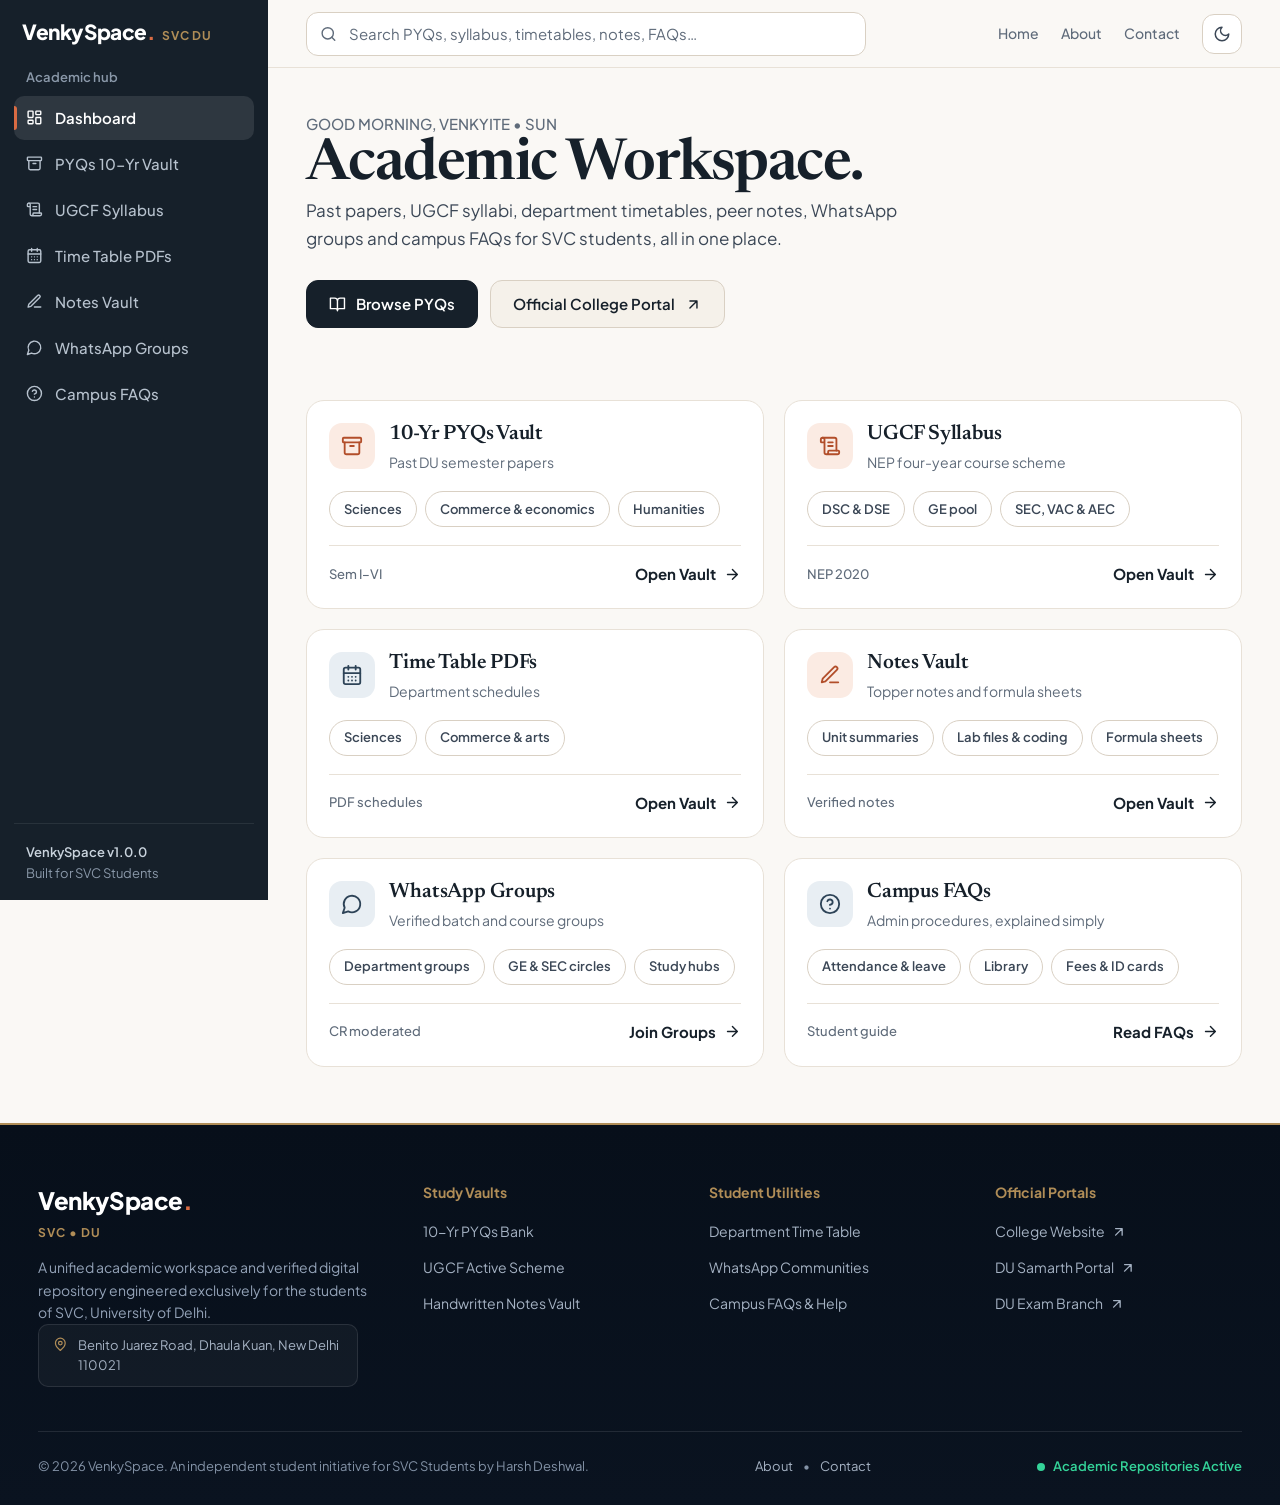
==== index.html @ 41be6b53 "Add files via upload" ====
<!DOCTYPE html>
<html lang="en">
<head>
<meta charset="UTF-8">
<meta name="viewport" content="width=device-width, initial-scale=1.0">
<meta name="description" content="VenkySpace - Academic Workspace & Central Repository for Sri Venkateswara College Students.">
<meta name="theme-color" content="#16202A">
<title>VenkySpace — Your Campus Workspace</title>
<link rel="icon" type="image/x-icon" href="assets/favicon.ico">
<link rel="preconnect" href="https://fonts.googleapis.com">
<link rel="preconnect" href="https://fonts.gstatic.com" crossorigin>
<link href="https://fonts.googleapis.com/css2?family=Newsreader:opsz,wght@6..72,500..700&family=Plus+Jakarta+Sans:wght@400..800&display=swap" rel="stylesheet">
<style>
:root{--bg:#FAF8F5;--sf:#fff;--sf2:#F5F1EA;--ln:#E8E1D7;--ln2:#D9D0C3;--ink:#16202A;--tx:#3B4756;--mu:#5F6B7A;--co:#D96B43;--gold:#B08D57;--gi:#8A6A36;--t1:#FBEBE3;--t1i:#B24E2A;--t2:#E8EEF3;--t2i:#2D4357;--sb:#FBE9E0;--sl:#D96B43;--si:#8A3A1C;--fc:#C65A33;--bb:#16202A;--bi:#fff;--serif:'Newsreader','Iowan Old Style',Georgia,serif;--sans:'Plus Jakarta Sans',system-ui,-apple-system,'Segoe UI',Roboto,sans-serif;color-scheme:light;
--moon:url("data:image/svg+xml,%3Csvg xmlns='http://www.w3.org/2000/svg' viewBox='0 0 24 24' fill='none' stroke='%23000' stroke-width='2' stroke-linecap='round' stroke-linejoin='round'%3E%3Cpath d='M12 3a6 6 0 0 0 9 9 9 9 0 1 1-9-9z'/%3E%3C/svg%3E");
--sun:url("data:image/svg+xml,%3Csvg xmlns='http://www.w3.org/2000/svg' viewBox='0 0 24 24' fill='none' stroke='%23000' stroke-width='2' stroke-linecap='round' stroke-linejoin='round'%3E%3Ccircle cx='12' cy='12' r='4'/%3E%3Cpath d='M12 2v2M12 20v2M4.9 4.9l1.4 1.4M17.7 17.7l1.4 1.4M2 12h2M20 12h2M6.3 17.7l-1.4 1.4M19.1 4.9l-1.4 1.4'/%3E%3C/svg%3E")}
[data-theme=dark]{--bg:#0F151C;--sf:#172029;--sf2:#1E2933;--ln:#26323E;--ln2:#33414F;--ink:#F3EFE8;--tx:#C9D1DA;--mu:#98A5B3;--gi:#C9A36A;--t1:#3A231B;--t1i:#F0A383;--t2:#1F3041;--t2i:#A9C3DA;--sb:rgba(217,107,67,.2);--sl:#E58A66;--si:#F6C3AE;--fc:#E58A66;--bb:#F3EFE8;--bi:#16202A;color-scheme:dark}
*,*::before,*::after{box-sizing:border-box}
html{background:var(--bg);-webkit-text-size-adjust:100%;scroll-behavior:smooth}
.vs-body{margin:0;background:var(--bg);color:var(--tx);font:400 15px/1.6 var(--sans);-webkit-font-smoothing:antialiased}
a{color:inherit;text-decoration:none}
.vs-body h1,.vs-body h2,.vs-body h3,.vs-body p,.vs-body ul{margin:0;padding:0}
.vs-body ul{list-style:none}
.vs-body button{font:inherit;color:inherit}
:focus-visible{outline:2px solid var(--fc);outline-offset:2px}
.vs-ic{width:1.125em;height:1.125em;fill:none;stroke:currentColor;stroke-width:2;stroke-linecap:round;stroke-linejoin:round;flex:none}
 
/* Shell + sidebar */
.vs-shell{display:grid;grid-template-columns:268px minmax(0,1fr);align-items:start}
.vs-sidebar{
  --bw:#fff;
  --bg2:var(--gold);
  position:sticky;
  top:0;
  height:100vh;
  height:100dvh;
  overflow-y:auto;
  overflow-x:hidden;
  display:flex;
  flex-direction:column;
  padding:22px 14px 16px;
  background:#16202A;
  color:#B7C2CE;
  z-index:60;
  /* Sleek custom scrollbar for left vertical bar */
  scrollbar-width:thin;
  scrollbar-color:rgba(255,255,255,.16) transparent;
}
.vs-sidebar::-webkit-scrollbar{width:5px}
.vs-sidebar::-webkit-scrollbar-track{background:transparent}
.vs-sidebar::-webkit-scrollbar-thumb{background:rgba(255,255,255,.16);border-radius:10px}
.vs-sidebar::-webkit-scrollbar-thumb:hover{background:rgba(255,255,255,.3)}

.vs-side-top{display:flex;align-items:center;justify-content:space-between;padding:0 8px 24px}
.vs-brand{display:inline-flex;align-items:baseline;gap:8px;line-height:1}
.vs-brand b{font-weight:800;font-size:1.3rem;letter-spacing:-.02em;color:var(--bw)}
.vs-brand b i{font-style:normal;color:var(--co)}
.vs-brand small{font-size:.75rem;font-weight:700;letter-spacing:.06em;color:var(--bg2)}
.vs-nav-label{padding:0 12px 8px;font-size:.8125rem;font-weight:600;color:#8A98A9}
.vs-nav{display:flex;flex-direction:column;gap:2px}
.vs-nav a{position:relative;display:flex;align-items:center;gap:12px;min-height:44px;padding:0 12px;border-radius:10px;font-weight:500;color:#B7C2CE;transition:background-color .15s,color .15s}
.vs-nav a:hover{background:rgba(255,255,255,.06);color:#fff}
.vs-nav a[aria-current=page]{background:rgba(255,255,255,.1);color:#fff;font-weight:600}
.vs-nav a[aria-current=page]::before{content:"";position:absolute;left:0;top:10px;bottom:10px;width:3px;border-radius:0 3px 3px 0;background:var(--co)}
.vs-nav-more{display:none;margin-top:22px}
.vs-side-foot{margin-top:auto;padding:18px 12px 0;border-top:1px solid rgba(255,255,255,.08);font-size:.8125rem;color:#8A98A9}
.vs-side-foot b{display:block;color:#C9D3DD;font-weight:600}
.vs-side-close{display:none;width:40px;height:40px;align-items:center;justify-content:center;border-radius:10px;border:1px solid rgba(255,255,255,.16);background:transparent;color:#C9D3DD;cursor:pointer}
.vs-backdrop{position:fixed;inset:0;z-index:55;background:rgba(7,15,26,.65);opacity:0;visibility:hidden;transition:opacity .3s,visibility 0s .3s}
.vs-backdrop.on{opacity:1;visibility:visible;transition:opacity .3s}
 
/* Minimal topbar: search + theme + quick links */
.vs-main{min-width:0}
.vs-topbar{--bw:var(--ink);--bg2:var(--gi);position:sticky;top:0;z-index:50;display:flex;align-items:center;gap:20px;min-height:68px;padding:0 clamp(16px,3vw,40px);background:var(--bg);border-bottom:1px solid var(--ln)}
@supports (background:color-mix(in srgb,red,blue)){.vs-topbar{background:color-mix(in srgb,var(--bg) 90%,transparent);-webkit-backdrop-filter:blur(10px);backdrop-filter:blur(10px)}}
.vs-search{position:relative;flex:1;max-width:560px}
.vs-search .vs-ic{position:absolute;left:14px;top:50%;transform:translateY(-50%);color:var(--mu);pointer-events:none}
.vs-search input{width:100%;height:44px;padding:0 14px 0 42px;border-radius:12px;border:1px solid var(--ln2);background:var(--sf);color:var(--ink);font:inherit}
.vs-search input::placeholder{color:var(--mu)}
.vs-actions{margin-left:auto;display:flex;align-items:center;gap:6px}
.vs-quick{display:flex;gap:2px;margin-right:6px}
.vs-quick a{padding:8px 10px;border-radius:8px;font-size:.875rem;font-weight:500;color:var(--mu)}
.vs-quick a:hover{color:var(--ink);background:var(--sf2)}
.vs-icon-btn{width:40px;height:40px;display:inline-flex;align-items:center;justify-content:center;border-radius:12px;border:1px solid var(--ln2);background:var(--sf);color:var(--ink);cursor:pointer}
.vs-icon-btn:hover{background:var(--sf2)}
.vs-hamburger,.vs-search-toggle,.vs-topbar-brand{display:none}
#theme-icon{display:block;width:18px;height:18px;font-size:0;line-height:0;background:currentColor;-webkit-mask:var(--moon) center/contain no-repeat;mask:var(--moon) center/contain no-repeat}
[data-theme=dark] #theme-icon{-webkit-mask-image:var(--sun);mask-image:var(--sun)}
 
/* Hero */
.vs-content{max-width:1180px;margin:0 auto;padding:44px clamp(16px,3vw,40px) 56px}
.vs-hero{padding-bottom:52px}
.vs-greeting{margin-bottom:12px;font-weight:500;color:var(--mu)}
.vs-hero h1{font:600 clamp(2.4rem,5.2vw,3.6rem)/1.04 var(--serif);letter-spacing:-.025em;color:var(--ink)}
.vs-hero-sub{margin-top:16px;max-width:52ch;font-size:1.0625rem;line-height:1.65}
.vs-cta{display:flex;flex-wrap:wrap;gap:12px;margin-top:28px}
.vs-btn{display:inline-flex;align-items:center;justify-content:center;gap:10px;min-height:48px;padding:0 22px;border-radius:12px;border:1px solid transparent;font-weight:600}
.vs-btn.vs-btn-primary{background:#16202A;border-color:#16202A;color:#FFFFFF}
.vs-btn.vs-btn-primary:hover{background:#2A3D52;border-color:#2A3D52;color:#FFFFFF}
[data-theme=dark] .vs-btn.vs-btn-primary{background:#243445;border-color:rgba(255,255,255,.22)}
[data-theme=dark] .vs-btn.vs-btn-primary:hover{background:#31465C}
.vs-btn-ghost{background:var(--sf2);color:var(--ink);border-color:var(--ln2)}
.vs-btn-ghost:hover{background:var(--sf)}
.vs-tile{width:40px;height:40px;flex:none;display:grid;place-items:center;border-radius:12px;background:var(--t1);color:var(--t1i)}
[data-category=schedule] .vs-tile,.vs-tile-2{background:var(--t2);color:var(--t2i)}
 
/* Module cards */
.vs-grid{display:grid;grid-template-columns:repeat(auto-fill,minmax(min(100%,320px),1fr));grid-auto-rows:1fr;gap:20px;margin-top:20px}
.vs-card{position:relative;display:flex;flex-direction:column;gap:18px;padding:22px;background:var(--sf);border:1px solid var(--ln);border-radius:18px;transition:transform .3s cubic-bezier(.2,.8,.2,1),box-shadow .3s ease,border-color .2s}
.vs-card[hidden]{display:none}
.vs-card:focus-within{border-color:var(--ln2);box-shadow:0 10px 24px -14px rgba(22,32,42,.25)}
@media (hover:hover){
.vs-card:hover{transform:translateY(-8px);border-color:var(--ln2);box-shadow:0 24px 44px -18px rgba(22,32,42,.38),0 8px 16px -8px rgba(22,32,42,.14)}
[data-theme=dark] .vs-card:hover{box-shadow:0 24px 44px -16px rgba(0,0,0,.75),0 8px 16px -8px rgba(0,0,0,.4)}
}
.vs-js .vs-card:not(.is-in){opacity:0}
.vs-card.is-in{animation:vsIn .8s cubic-bezier(.16,1,.3,1) backwards;animation-delay:var(--d,0s)}
@keyframes vsIn{from{opacity:0;transform:translate(var(--dx,0px),var(--dy,40px))}to{opacity:1;transform:none}}
.vs-card-head{display:flex;gap:14px;align-items:flex-start}
.vs-card-head .vs-tile{width:46px;height:46px;border-radius:13px}
.vs-card-head .vs-ic{width:22px;height:22px}
.vs-card h3{font:600 1.3rem/1.2 var(--serif);letter-spacing:-.01em;color:var(--ink)}
.vs-card-head p{margin-top:4px;font-size:.875rem;line-height:1.5;color:var(--mu)}
.vs-chips{display:flex;flex-wrap:wrap;gap:8px}
.vs-chip{position:relative;z-index:1;display:inline-flex;align-items:center;min-height:36px;padding:0 14px;border-radius:999px;border:1px solid var(--ln2);background:var(--sf);font-size:.8125rem;font-weight:600;color:var(--tx)}
.vs-chip:hover{background:var(--sf2);border-color:var(--ink)}
.vs-card-foot{margin-top:auto;display:flex;align-items:center;justify-content:space-between;gap:12px;padding-top:16px;border-top:1px solid var(--ln)}
.vs-meta{font-size:.8125rem;font-weight:500;color:var(--mu)}
.vs-open{display:inline-flex;align-items:center;gap:8px;font-weight:700;color:var(--ink)}
.vs-open::after{content:"";position:absolute;inset:0;border-radius:18px}
.vs-open:focus-visible{outline:0}
.vs-open:focus-visible::after{outline:2px solid var(--fc);outline-offset:3px}
.vs-open .vs-ic{transition:transform .2s}
.vs-card:hover .vs-open .vs-ic{transform:translateX(3px)}
.vs-empty{margin-top:20px;padding:40px 20px;text-align:center;background:var(--sf);border:1px dashed var(--ln2);border-radius:18px}
.vs-empty[hidden]{display:none}
.vs-empty .vs-btn{margin-top:14px;min-height:44px}
 
/* Footer */
.vs-footer{padding:56px 0 28px;background:linear-gradient(180deg,#070F1A,#0A1320);border-top:2px solid #B08D57;color:#CBD5E1}
.vs-footer-in{max-width:1320px;margin:0 auto;padding:0 clamp(16px,3vw,40px)}
.vs-footer-cols{display:grid;grid-template-columns:1.4fr 1fr 1fr 1fr;gap:40px;margin-bottom:44px}
.vs-footer-brand{font-weight:800;font-size:1.5rem;letter-spacing:-.02em;color:#fff}
.vs-footer-brand i{font-style:normal;color:var(--co)}
.vs-footer-badge{display:block;margin:4px 0 14px;font-size:.75rem;font-weight:700;letter-spacing:.08em;color:#B08D57}
.vs-footer-bio{max-width:340px;margin-bottom:18px;font-size:.875rem;line-height:1.6;color:#94A3B8}
.vs-address{display:flex;gap:10px;max-width:320px;padding:10px 14px;border:1px solid rgba(255,255,255,.1);border-radius:10px;background:rgba(255,255,255,.04);font-size:.8125rem;color:#A5B2C3}
.vs-address .vs-ic{margin-top:2px;color:#B08D57}
.vs-footer h3{margin-bottom:16px;font-size:.875rem;font-weight:700;color:#B08D57}
.vs-footer li+li{margin-top:12px}
.vs-footer li a{display:inline-flex;align-items:center;gap:6px;font-size:.875rem;color:#A5B2C3;transition:color .2s}
.vs-footer li a:hover{color:#E8825C}
.vs-footer-low{display:flex;flex-wrap:wrap;justify-content:space-between;align-items:center;gap:12px;padding-top:24px;border-top:1px solid rgba(255,255,255,.1);font-size:.8125rem;color:#8392A6}
.vs-footer-links{display:inline-flex;align-items:center;gap:10px;font-size:.8125rem}
.vs-footer-links a{color:#A5B2C3;transition:color .2s}
.vs-footer-links a:hover{color:#E8825C}
.vs-status{display:inline-flex;align-items:center;gap:8px;font-weight:600;color:#34D399}
.vs-status::before{content:"";width:8px;height:8px;border-radius:50%;background:currentColor}
 
/* Tablet + mobile */
@media (max-width:991px){
.vs-shell{display:block}
.vs-sidebar{position:fixed;inset:0 auto 0 0;width:min(300px,86vw);transform:translateX(-102%);visibility:hidden;transition:transform .3s cubic-bezier(.16,1,.3,1),visibility 0s .3s}
.vs-sidebar.is-open{transform:none;visibility:visible;box-shadow:8px 0 32px rgba(0,0,0,.45);transition:transform .3s cubic-bezier(.16,1,.3,1)}
.vs-side-close{display:inline-flex}
.vs-nav-more{display:block}
.vs-topbar{flex-wrap:wrap;gap:8px 10px;padding-top:10px;padding-bottom:10px}
.vs-hamburger,.vs-search-toggle{display:inline-flex;width:44px;height:44px}
.vs-topbar-brand{display:inline-flex;margin-right:auto}
.vs-actions{margin-left:0}
.vs-quick{display:none}
.vs-search{display:none;order:3;flex-basis:100%;max-width:none}
.vs-topbar.is-search .vs-search{display:block}
#theme-toggle{width:44px;height:44px}
.vs-hero{padding-bottom:40px}
.vs-footer-cols{grid-template-columns:repeat(2,minmax(0,1fr))}
}
@media (max-width:640px){
.vs-content{padding-top:28px}
.vs-cta .vs-btn{flex:1 1 100%}
.vs-footer-cols{grid-template-columns:1fr;gap:32px}
.vs-footer-low{flex-direction:column;align-items:flex-start}
}
@media (prefers-reduced-motion:reduce){html{scroll-behavior:auto}*,*::before,*::after{transition:none!important;animation:none!important}}
</style>
<script>if(!matchMedia('(prefers-reduced-motion:reduce)').matches&&'IntersectionObserver' in window)document.documentElement.classList.add('vs-js')</script>
<script type="text/javascript">
    (function(c,l,a,r,i,t,y){
        c[a]=c[a]||function(){(c[a].q=c[a].q||[]).push(arguments)};
        t=l.createElement(r);t.async=1;t.src="https://www.clarity.ms/tag/"+i;
        y=l.getElementsByTagName(r)[0];y.parentNode.insertBefore(t,y);
    })(window, document, "clarity", "script", "zaesi27ysh");
</script>
</head>
<body class="vs-body">
 
<svg width="0" height="0" style="position:absolute" focusable="false" aria-hidden="true"><defs>
<symbol id="i-search" viewBox="0 0 24 24"><circle cx="11" cy="11" r="8"/><path d="m21 21-4.3-4.3"/></symbol>
<symbol id="i-menu" viewBox="0 0 24 24"><path d="M4 6h16M4 12h16M4 18h16"/></symbol>
<symbol id="i-x" viewBox="0 0 24 24"><path d="M18 6 6 18M6 6l12 12"/></symbol>
<symbol id="i-arrow" viewBox="0 0 24 24"><path d="M5 12h14m-7-7 7 7-7 7"/></symbol>
<symbol id="i-up-right" viewBox="0 0 24 24"><path d="M7 7h10v10M7 17 17 7"/></symbol>
<symbol id="i-book" viewBox="0 0 24 24"><path d="M2 3h6a4 4 0 0 1 4 4v14a3 3 0 0 0-3-3H2zM22 3h-6a4 4 0 0 0-4 4v14a3 3 0 0 1 3-3h7z"/></symbol>
<symbol id="i-vault" viewBox="0 0 24 24"><rect width="20" height="5" x="2" y="3" rx="1"/><path d="M4 8v11a2 2 0 0 0 2 2h12a2 2 0 0 0 2-2V8M10 12h4"/></symbol>
<symbol id="i-scroll" viewBox="0 0 24 24"><path d="M15 12h-5M15 8h-5M19 17V5a2 2 0 0 0-2-2H4"/><path d="M8 21h12a2 2 0 0 0 2-2v-1a1 1 0 0 0-1-1H11a1 1 0 0 0-1 1v1a2 2 0 1 1-4 0V5a2 2 0 1 0-4 0v2a1 1 0 0 0 1 1h3"/></symbol>
<symbol id="i-cal" viewBox="0 0 24 24"><path d="M8 2v4M16 2v4M3 10h18M8 14h.01M12 14h.01M16 14h.01M8 18h.01M12 18h.01M16 18h.01"/><rect width="18" height="18" x="3" y="4" rx="2"/></symbol>
<symbol id="i-pen" viewBox="0 0 24 24"><path d="M12 20h9M16.5 3.5a2.1 2.1 0 0 1 3 3L7 19l-4 1 1-4z"/></symbol>
<symbol id="i-chat" viewBox="0 0 24 24"><path d="M7.9 20A9 9 0 1 0 4 16.1L2 22z"/></symbol>
<symbol id="i-help" viewBox="0 0 24 24"><circle cx="12" cy="12" r="10"/><path d="M9.1 9a3 3 0 0 1 5.8 1c0 2-3 3-3 3M12 17h.01"/></symbol>
<symbol id="i-dash" viewBox="0 0 24 24"><rect width="7" height="9" x="3" y="3" rx="1"/><rect width="7" height="5" x="14" y="3" rx="1"/><rect width="7" height="9" x="14" y="12" rx="1"/><rect width="7" height="5" x="3" y="16" rx="1"/></symbol>
<symbol id="i-info" viewBox="0 0 24 24"><circle cx="12" cy="12" r="10"/><path d="M12 16v-4M12 8h.01"/></symbol>
<symbol id="i-mail" viewBox="0 0 24 24"><rect width="20" height="16" x="2" y="4" rx="2"/><path d="m22 7-8.97 5.7a1.94 1.94 0 0 1-2.06 0L2 7"/></symbol>
<symbol id="i-pin" viewBox="0 0 24 24"><path d="M20 10c0 6-8 12-8 12S4 16 4 10a8 8 0 0 1 16 0z"/><circle cx="12" cy="10" r="3"/></symbol>
<symbol id="i-down" viewBox="0 0 24 24"><path d="m6 9 6 6 6-6"/></symbol>
<symbol id="i-reset" viewBox="0 0 24 24"><path d="M3 12a9 9 0 1 0 9-9 9.75 9.75 0 0 0-6.74 2.74L3 8M3 3v5h5"/></symbol>
</defs></svg>
 
<div class="vs-backdrop" id="sidebar-backdrop" aria-hidden="true"></div>
 
<div class="vs-shell">
 
  <!-- SIDEBAR: owns primary navigation (drawer on mobile) -->
  <aside class="vs-sidebar" id="workspace-sidebar" aria-label="Academic Hub Sidebar">
    <div class="vs-side-top">
      <a href="index.html" class="vs-brand" aria-label="VenkySpace Home"><b>VenkySpace<i>.</i></b><small>SVC DU</small></a>
      <button class="vs-side-close" id="sidebar-close-btn" type="button" aria-label="Close navigation menu"><svg class="vs-ic"><use href="#i-x"/></svg></button>
    </div>
    <div class="vs-nav-label">Academic hub</div>
    <nav class="vs-nav" aria-label="Academic hub">
      <a href="index.html" aria-current="page"><svg class="vs-ic"><use href="#i-dash"/></svg>Dashboard</a>
      <a href="academic-resources/pyqs.html"><svg class="vs-ic"><use href="#i-vault"/></svg>PYQs 10-Yr Vault</a>
      <a href="academic-resources/syllabus.html"><svg class="vs-ic"><use href="#i-scroll"/></svg>UGCF Syllabus</a>
      <a href="academic-resources/timetable.html"><svg class="vs-ic"><use href="#i-cal"/></svg>Time Table PDFs</a>
      <a href="academic-resources/notes.html"><svg class="vs-ic"><use href="#i-pen"/></svg>Notes Vault</a>
      <a href="academic-resources/officialwagroups.html"><svg class="vs-ic"><use href="#i-chat"/></svg>WhatsApp Groups</a>
      <a href="academic-resources/campusfaq.html"><svg class="vs-ic"><use href="#i-help"/></svg>Campus FAQs</a>
    </nav>
    <div class="vs-nav-more">
      <div class="vs-nav-label">More</div>
      <nav class="vs-nav" aria-label="More">
        <a href="academic-resources/about.html"><svg class="vs-ic"><use href="#i-info"/></svg>About</a>
        <a href="academic-resources/contact.html"><svg class="vs-ic"><use href="#i-mail"/></svg>Contact</a>
      </nav>
    </div>
    <div class="vs-side-foot"><b>VenkySpace v1.0.0</b>Built for SVC Students</div>
  </aside>
 
  <div class="vs-main">
 
    <!-- TOPBAR: minimal -->
    <header class="vs-topbar" id="vs-topbar">
      <button class="vs-icon-btn vs-hamburger" id="mobile-hamburger" type="button" aria-label="Open navigation menu" aria-expanded="false" aria-controls="workspace-sidebar"><svg class="vs-ic"><use href="#i-menu"/></svg></button>
      <a href="index.html" class="vs-brand vs-topbar-brand" aria-label="VenkySpace Home"><b>VenkySpace<i>.</i></b><small>SVC DU</small></a>
      <div class="vs-search" role="search">
        <svg class="vs-ic"><use href="#i-search"/></svg>
        <input type="search" id="global-campus-search" placeholder="Search PYQs, syllabus, timetables, notes, FAQs…" aria-label="Search all modules" autocomplete="off">
      </div>
      <div class="vs-actions">
        <nav class="vs-quick" aria-label="Quick links">
          <a href="index.html">Home</a>
          <a href="academic-resources/about.html">About</a>
          <a href="academic-resources/contact.html">Contact</a>
        </nav>
        <button class="vs-icon-btn vs-search-toggle" id="search-toggle" type="button" aria-label="Toggle search" aria-expanded="false"><svg class="vs-ic"><use href="#i-search"/></svg></button>
        <button class="vs-icon-btn theme-toggle-btn" id="theme-toggle" type="button" aria-label="Toggle Theme" title="Switch Theme"><span id="theme-icon">🌙</span></button>
      </div>
    </header>
 
    <main class="vs-content">
 
      <!-- HERO -->
      <section class="vs-hero">
        <div>
          <p class="vs-greeting" id="dynamic-greeting">Welcome back, Venkyite</p>
          <h1>Academic Workspace.</h1>
          <p class="vs-hero-sub">Past papers, UGCF syllabi, department timetables, peer notes, WhatsApp groups and campus FAQs for SVC students, all in one place.</p>
          <div class="vs-cta">
            <a href="academic-resources/pyqs.html" class="vs-btn vs-btn-primary"><svg class="vs-ic"><use href="#i-book"/></svg>Browse PYQs</a>
            <a href="https://www.svc.ac.in" target="_blank" rel="noopener noreferrer" class="vs-btn vs-btn-ghost">Official College Portal<svg class="vs-ic"><use href="#i-up-right"/></svg></a>
          </div>
        </div>
      </section>
 
      <!-- CORE ACADEMIC UTILITIES -->
      <section aria-label="Academic modules">
        <div class="vs-grid">
 
          <article class="vs-card" data-category="studies" data-keywords="pyq previous year question papers physics chemistry maths mathematics stats statistics electronics biological sciences b.com commerce economics history political science pol science english sociology hindi semester exams">
            <div class="vs-card-head"><span class="vs-tile"><svg class="vs-ic"><use href="#i-vault"/></svg></span><div><h3>10-Yr PYQs Vault</h3><p>Past DU semester papers</p></div></div>
            <ul class="vs-chips" aria-label="Browse PYQs by area">
              <li><a class="vs-chip" href="academic-resources/pyqs.html?cat=sciences">Sciences</a></li>
              <li><a class="vs-chip" href="academic-resources/pyqs.html?cat=commerce-economics">Commerce &amp; economics</a></li>
              <li><a class="vs-chip" href="academic-resources/pyqs.html?cat=humanities">Humanities</a></li>
            </ul>
            <div class="vs-card-foot"><span class="vs-meta">Sem I–VI</span><a class="vs-open" href="academic-resources/pyqs.html" aria-label="Open 10-Yr PYQs Vault">Open Vault<svg class="vs-ic"><use href="#i-arrow"/></svg></a></div>
          </article>
 
          <article class="vs-card" data-category="studies" data-keywords="ugcf nep 2020 syllabus dsc dse major minor credits learning units ge generic elective interdisciplinary sec vac aec skill value added digital marketing environmental science ethics indian languages">
            <div class="vs-card-head"><span class="vs-tile"><svg class="vs-ic"><use href="#i-scroll"/></svg></span><div><h3>UGCF Syllabus</h3><p>NEP four-year course scheme</p></div></div>
            <ul class="vs-chips" aria-label="Browse syllabus by category">
              <li><a class="vs-chip" href="academic-resources/syllabus.html?cat=dsc-dse">DSC &amp; DSE</a></li>
              <li><a class="vs-chip" href="academic-resources/syllabus.html?cat=ge-pool">GE pool</a></li>
              <li><a class="vs-chip" href="academic-resources/syllabus.html?cat=sec-vac-aec">SEC, VAC &amp; AEC</a></li>
            </ul>
            <div class="vs-card-foot"><span class="vs-meta">NEP 2020</span><a class="vs-open" href="academic-resources/syllabus.html" aria-label="Open UGCF Syllabus Vault">Open Vault<svg class="vs-ic"><use href="#i-arrow"/></svg></a></div>
          </article>
 
          <article class="vs-card" data-category="schedule" data-keywords="time table timetable schedule pdf physics chemistry maths electronics life sciences b.com economics history political science humanities">
            <div class="vs-card-head"><span class="vs-tile"><svg class="vs-ic"><use href="#i-cal"/></svg></span><div><h3>Time Table PDFs</h3><p>Department schedules</p></div></div>
            <ul class="vs-chips" aria-label="Browse timetables by area">
              <li><a class="vs-chip" href="academic-resources/timetable.html?cat=sciences">Sciences</a></li>
              <li><a class="vs-chip" href="academic-resources/timetable.html?cat=commerce-arts">Commerce &amp; arts</a></li>
            </ul>
            <div class="vs-card-foot"><span class="vs-meta">PDF schedules</span><a class="vs-open" href="academic-resources/timetable.html" aria-label="Open Time Table PDFs Vault">Open Vault<svg class="vs-ic"><use href="#i-arrow"/></svg></a></div>
          </article>
 
          <article class="vs-card" data-category="studies" data-keywords="notes topper handwritten summaries formula sheets unit-wise revision lab files practical coding python statistical reference guides theorem quick prep">
            <div class="vs-card-head"><span class="vs-tile"><svg class="vs-ic"><use href="#i-pen"/></svg></span><div><h3>Notes Vault</h3><p>Topper notes and formula sheets</p></div></div>
            <ul class="vs-chips" aria-label="Browse notes by type">
              <li><a class="vs-chip" href="academic-resources/notes.html?cat=unit-summaries">Unit summaries</a></li>
              <li><a class="vs-chip" href="academic-resources/notes.html?cat=lab-files">Lab files &amp; coding</a></li>
              <li><a class="vs-chip" href="academic-resources/notes.html?cat=formula-sheets">Formula sheets</a></li>
            </ul>
            <div class="vs-card-foot"><span class="vs-meta">Verified notes</span><a class="vs-open" href="academic-resources/notes.html" aria-label="Open Notes Vault">Open Vault<svg class="vs-ic"><use href="#i-arrow"/></svg></a></div>
          </article>
 
          <article class="vs-card" data-category="schedule" data-keywords="whatsapp groups communities batch course class representatives cr department ge sec cross-course study hubs peer discussion">
            <div class="vs-card-head"><span class="vs-tile"><svg class="vs-ic"><use href="#i-chat"/></svg></span><div><h3>WhatsApp Groups</h3><p>Verified batch and course groups</p></div></div>
            <ul class="vs-chips" aria-label="Browse groups by type">
              <li><a class="vs-chip" href="academic-resources/officialwagroups.html?cat=department-groups">Department groups</a></li>
              <li><a class="vs-chip" href="academic-resources/officialwagroups.html?cat=ge-sec-circles">GE &amp; SEC circles</a></li>
              <li><a class="vs-chip" href="academic-resources/officialwagroups.html?cat=study-hubs">Study hubs</a></li>
            </ul>
            <div class="vs-card-foot"><span class="vs-meta">CR moderated</span><a class="vs-open" href="academic-resources/officialwagroups.html" aria-label="Join verified WhatsApp Groups">Join Groups<svg class="vs-ic"><use href="#i-arrow"/></svg></a></div>
          </article>
 
          <article class="vs-card" data-category="schedule" data-keywords="faq help campus attendance medical leave 67% eca library card catalogue e-resource fee receipts bonafide id cards admin office dealing assistant">
            <div class="vs-card-head"><span class="vs-tile"><svg class="vs-ic"><use href="#i-help"/></svg></span><div><h3>Campus FAQs</h3><p>Admin procedures, explained simply</p></div></div>
            <ul class="vs-chips" aria-label="Browse FAQs by topic">
              <li><a class="vs-chip" href="academic-resources/campusfaq.html?cat=attendance">Attendance &amp; leave</a></li>
              <li><a class="vs-chip" href="academic-resources/campusfaq.html?cat=library">Library</a></li>
              <li><a class="vs-chip" href="academic-resources/campusfaq.html?cat=fees-id">Fees &amp; ID cards</a></li>
            </ul>
            <div class="vs-card-foot"><span class="vs-meta">Student guide</span><a class="vs-open" href="academic-resources/campusfaq.html" aria-label="Read Campus FAQs">Read FAQs<svg class="vs-ic"><use href="#i-arrow"/></svg></a></div>
          </article>
 
        </div>
 
        <div class="vs-empty" id="empty-state" hidden>
          <p>No modules match your search.</p>
          <button class="vs-btn vs-btn-ghost" id="clear-view" type="button">Clear search</button>
        </div>
      </section>
 
    </main>
  </div>
</div>
 
<footer class="vs-footer">
  <div class="vs-footer-in">
    <div class="vs-footer-cols">
      <div>
        <p class="vs-footer-brand">VenkySpace<i>.</i></p>
        <span class="vs-footer-badge">SVC • DU</span>
        <p class="vs-footer-bio">A unified academic workspace and verified digital repository engineered exclusively for the students of SVC, University of Delhi.</p>
        <div class="vs-address"><svg class="vs-ic"><use href="#i-pin"/></svg><span>Benito Juarez Road, Dhaula Kuan, New Delhi 110021</span></div>
      </div>
      <div>
        <h3>Study Vaults</h3>
        <ul>
          <li><a href="academic-resources/pyqs.html">10-Yr PYQs Bank</a></li>
          <li><a href="academic-resources/syllabus.html">UGCF Active Scheme</a></li>
          <li><a href="academic-resources/notes.html">Handwritten Notes Vault</a></li>
        </ul>
      </div>
      <div>
        <h3>Student Utilities</h3>
        <ul>
          <li><a href="academic-resources/timetable.html">Department Time Table</a></li>
          <li><a href="academic-resources/officialwagroups.html">WhatsApp Communities</a></li>
          <li><a href="academic-resources/campusfaq.html">Campus FAQs &amp; Help</a></li>
        </ul>
      </div>
      <div>
        <h3>Official Portals</h3>
        <ul>
          <li><a href="https://www.svc.ac.in" target="_blank" rel="noopener noreferrer">College Website<svg class="vs-ic"><use href="#i-up-right"/></svg></a></li>
          <li><a href="https://slc.uod.ac.in" target="_blank" rel="noopener noreferrer">DU Samarth Portal<svg class="vs-ic"><use href="#i-up-right"/></svg></a></li>
          <li><a href="https://exam.du.ac.in" target="_blank" rel="noopener noreferrer">DU Exam Branch<svg class="vs-ic"><use href="#i-up-right"/></svg></a></li>
        </ul>
      </div>
    </div>
    <div class="vs-footer-low">
      <p>&copy; 2026 VenkySpace. An independent student initiative for SVC Students by Harsh Deshwal.</p>
      <div class="vs-footer-links">
        <a href="academic-resources/about.html">About</a>
        <span>•</span>
        <a href="academic-resources/contact.html">Contact</a>
      </div>
      <span class="vs-status">Academic Repositories Active</span>
    </div>
  </div>
</footer>
 
<script src="common.js"></script>
<script>
(function () {
  'use strict';
  var $ = function (s, r) { return (r || document).querySelector(s); };
  var $$ = function (s, r) { return [].slice.call((r || document).querySelectorAll(s)); };
 
  $$('svg.vs-ic').forEach(function (s) { s.setAttribute('aria-hidden', 'true'); });
 
  var greet = $('#dynamic-greeting');
  if (greet) {
    var hr = new Date().getHours();
    greet.textContent = 'Good ' + (hr < 12 ? 'morning' : hr < 17 ? 'afternoon' : 'evening') + ', Venkyite';
  }
 
  /* ---------- Mobile drawer ---------- */
  var sb = $('#workspace-sidebar'), bd = $('#sidebar-backdrop'), burger = $('#mobile-hamburger'),
      closeBtn = $('#sidebar-close-btn'), tb = $('#vs-topbar'), mq = window.matchMedia('(max-width:991px)');
 
  function openDrawer() {
    sb.classList.add('is-open'); bd.classList.add('on');
    burger.setAttribute('aria-expanded', 'true');
    document.body.style.overflow = 'hidden';
    closeBtn.focus();
  }
  function closeDrawer(refocus) {
    sb.classList.remove('is-open'); bd.classList.remove('on');
    burger.setAttribute('aria-expanded', 'false');
    document.body.style.overflow = '';
    if (refocus) burger.focus();
  }
  burger.addEventListener('click', openDrawer);
  closeBtn.addEventListener('click', function () { closeDrawer(true); });
  bd.addEventListener('click', function () { closeDrawer(true); });
  $$('a', sb).forEach(function (a) {
    a.addEventListener('click', function () { if (mq.matches) closeDrawer(false); });
  });
  document.addEventListener('keydown', function (e) {
    if (!sb.classList.contains('is-open')) return;
    if (e.key === 'Escape') { closeDrawer(true); return; }
    if (e.key !== 'Tab') return;
    var f = $$('a[href],button', sb).filter(function (x) { return x.getClientRects().length; });
    var first = f[0], last = f[f.length - 1];
    if (e.shiftKey && document.activeElement === first) { e.preventDefault(); last.focus(); }
    else if (!e.shiftKey && document.activeElement === last) { e.preventDefault(); first.focus(); }
  });
  var onMq = function () { if (!mq.matches) { closeDrawer(false); tb.classList.remove('is-search'); } };
  if (mq.addEventListener) mq.addEventListener('change', onMq); else mq.addListener(onMq);
 
  /* ---------- Search ---------- */
  var inp = $('#global-campus-search'), toggle = $('#search-toggle'), cards = $$('.vs-card'), empty = $('#empty-state');
 
  function view() {
    var q = inp.value.trim().toLowerCase(), n = 0;
    cards.forEach(function (c) {
      var ok = !q || (c.textContent + ' ' + c.getAttribute('data-keywords')).toLowerCase().indexOf(q) > -1;
      c.hidden = !ok;
      if (ok) n++;
    });
    empty.hidden = n > 0;
  }
  inp.addEventListener('input', view);
  $('#clear-view').addEventListener('click', function () { inp.value = ''; view(); inp.focus(); });
  toggle.addEventListener('click', function () {
    var open = tb.classList.toggle('is-search');
    toggle.setAttribute('aria-expanded', open);
    if (open) inp.focus();
    else if (inp.value) { inp.value = ''; view(); }
  });
  view();
 
  /* ---------- Cards slide toward the centre as they scroll into view ---------- */
  if (document.documentElement.classList.contains('vs-js')) {
    var grid = $('.vs-grid');
    var io = new IntersectionObserver(function (entries) {
      var k = 0;
      entries.forEach(function (en) {
        if (!en.isIntersecting) return;
        var c = en.target, r = c.getBoundingClientRect(), g = grid.getBoundingClientRect();
        var off = r.left + r.width / 2 - (g.left + g.width / 2);
        c.style.setProperty('--dx', off < -20 ? '-64px' : off > 20 ? '64px' : '0px');
        c.style.setProperty('--dy', Math.abs(off) <= 20 ? '48px' : '20px');
        c.style.setProperty('--d', (k++ * 0.09) + 's');
        c.classList.add('is-in');
        io.unobserve(c);
      });
    }, { threshold: 0.15, rootMargin: '0px 0px -8% 0px' });
    cards.forEach(function (c) { io.observe(c); });
  }
})();
</script>
</body>
</html>
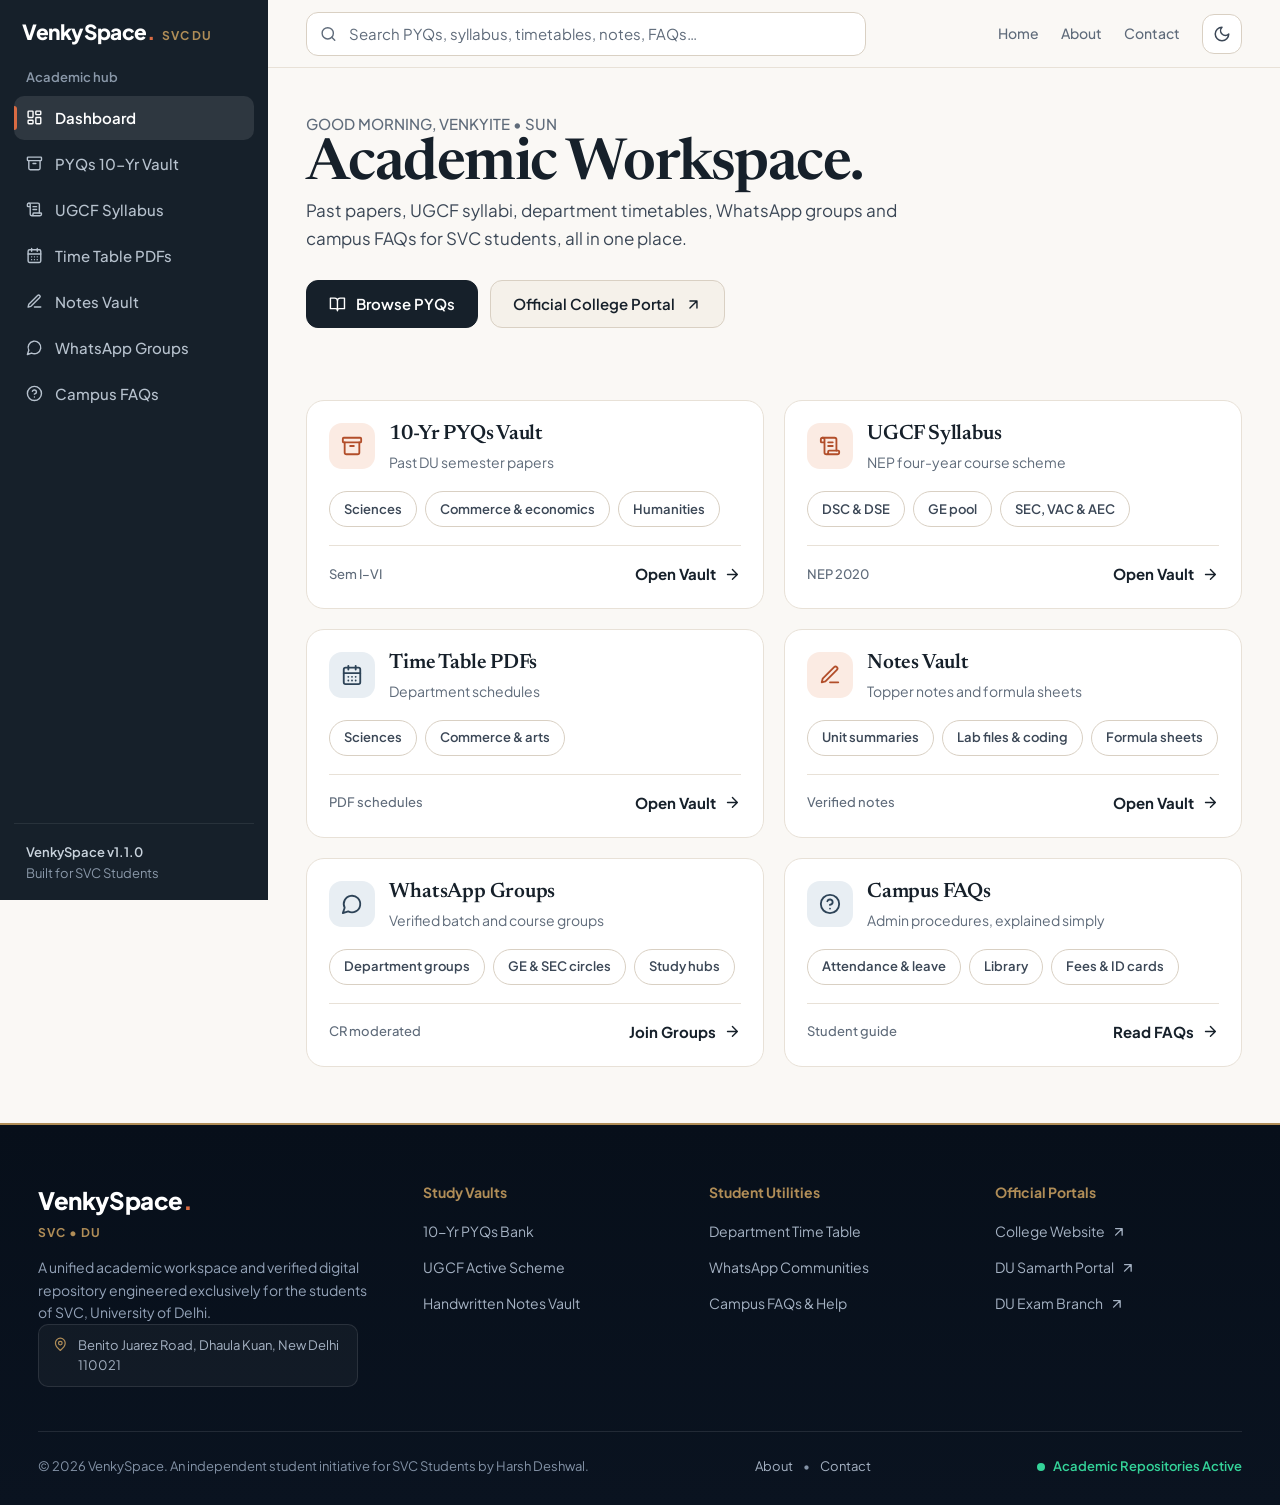
==== commit 3cb350f9: "Add files via upload" ====
--- a/index.html
+++ b/index.html
@@ -242,7 +242,7 @@
         <a href="academic-resources/contact.html"><svg class="vs-ic"><use href="#i-mail"/></svg>Contact</a>
       </nav>
     </div>
-    <div class="vs-side-foot"><b>VenkySpace v1.0.0</b>Built for SVC Students</div>
+    <div class="vs-side-foot"><b>VenkySpace v1.1.0</b>Built for SVC Students</div>
   </aside>
  
   <div class="vs-main">
@@ -273,7 +273,7 @@
         <div>
           <p class="vs-greeting" id="dynamic-greeting">Welcome back, Venkyite</p>
           <h1>Academic Workspace.</h1>
-          <p class="vs-hero-sub">Past papers, UGCF syllabi, department timetables, peer notes, WhatsApp groups and campus FAQs for SVC students, all in one place.</p>
+          <p class="vs-hero-sub">Past papers, UGCF syllabi, department timetables, WhatsApp groups and campus FAQs for SVC students, all in one place.</p>
           <div class="vs-cta">
             <a href="academic-resources/pyqs.html" class="vs-btn vs-btn-primary"><svg class="vs-ic"><use href="#i-book"/></svg>Browse PYQs</a>
             <a href="https://www.svc.ac.in" target="_blank" rel="noopener noreferrer" class="vs-btn vs-btn-ghost">Official College Portal<svg class="vs-ic"><use href="#i-up-right"/></svg></a>
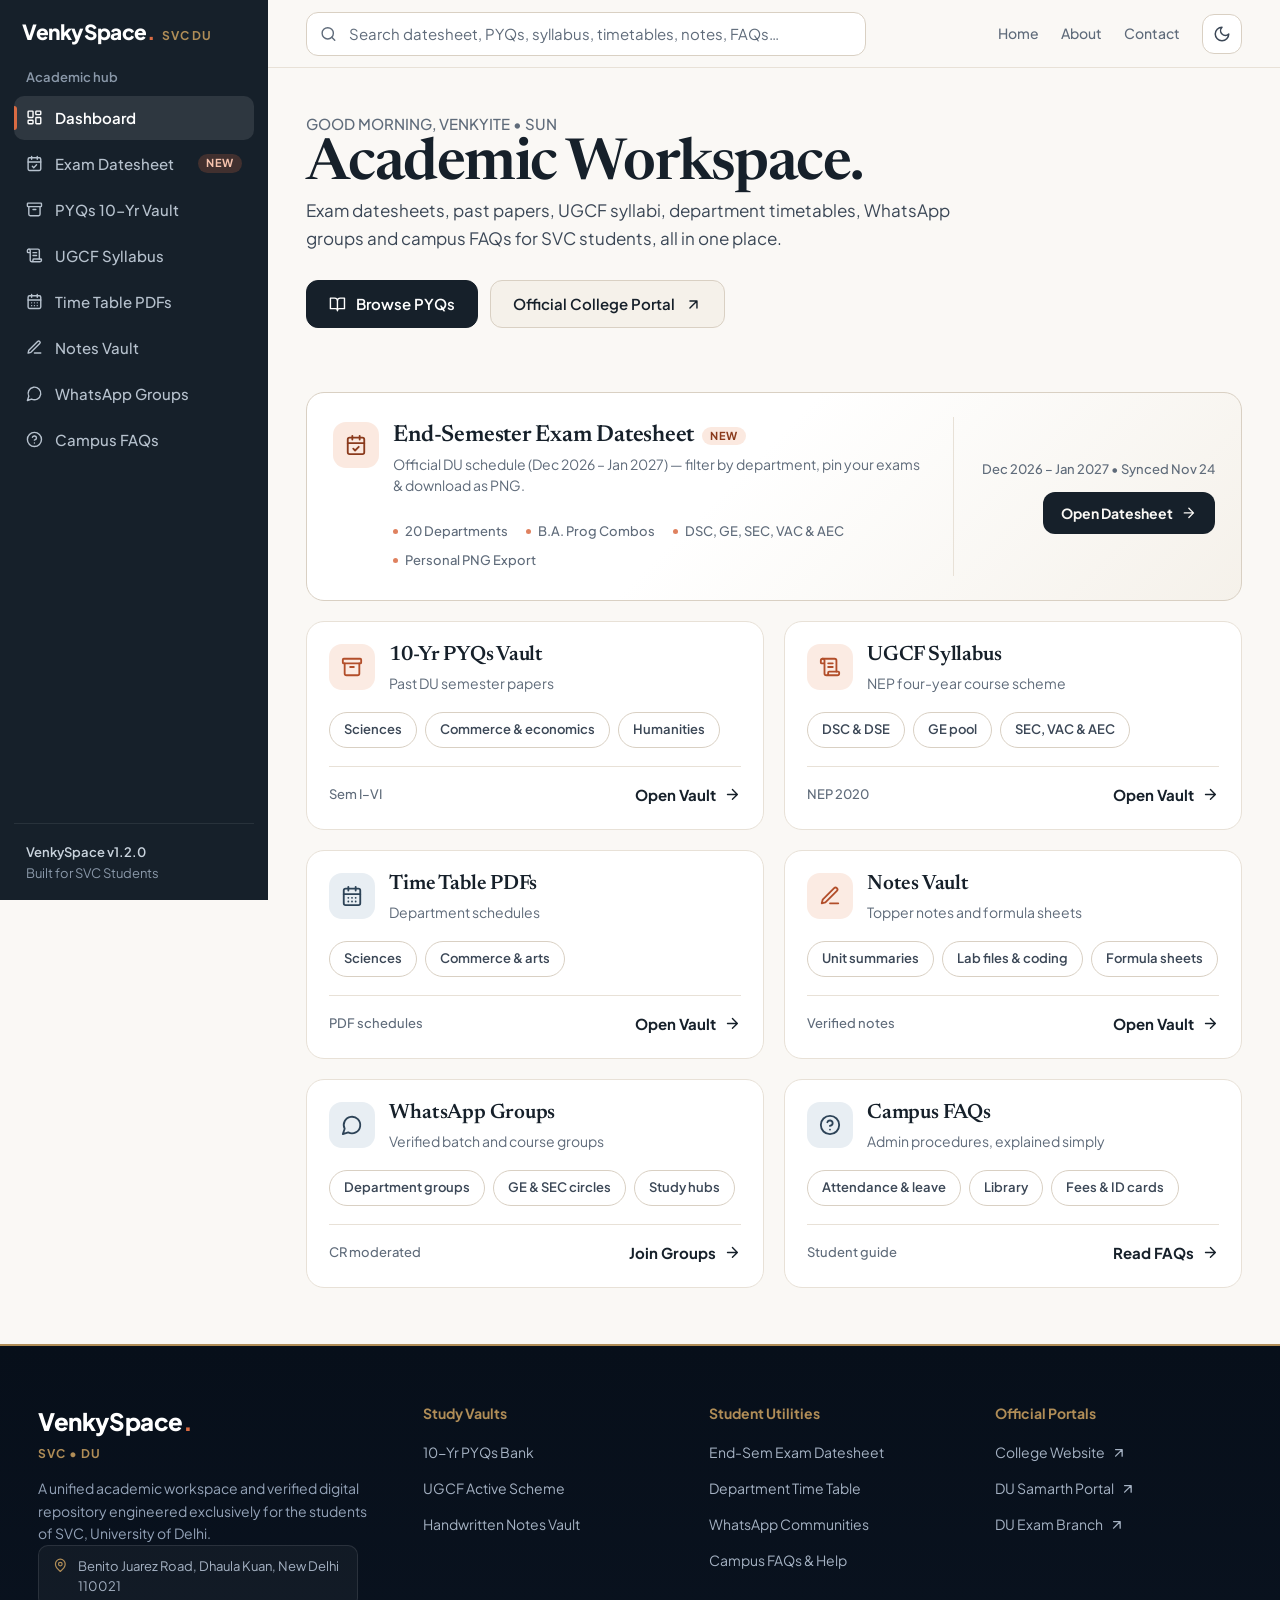
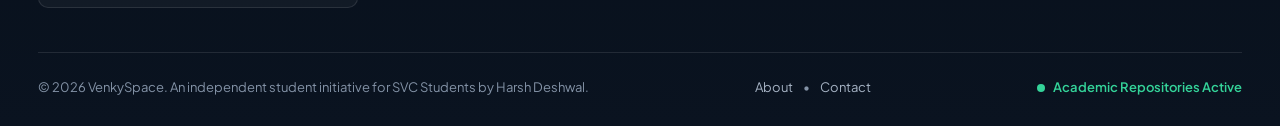
==== commit f7eab62a: "Add files via upload" ====
--- a/index.html
+++ b/index.html
@@ -42,7 +42,6 @@
   background:#16202A;
   color:#B7C2CE;
   z-index:60;
-  /* Sleek custom scrollbar for left vertical bar */
   scrollbar-width:thin;
   scrollbar-color:rgba(255,255,255,.16) transparent;
 }
@@ -62,6 +61,8 @@
 .vs-nav a:hover{background:rgba(255,255,255,.06);color:#fff}
 .vs-nav a[aria-current=page]{background:rgba(255,255,255,.1);color:#fff;font-weight:600}
 .vs-nav a[aria-current=page]::before{content:"";position:absolute;left:0;top:10px;bottom:10px;width:3px;border-radius:0 3px 3px 0;background:var(--co)}
+.vs-badge-new{display:inline-flex;align-items:center;padding:2px 8px;border-radius:999px;font-size:.6875rem;font-weight:700;letter-spacing:.05em;text-transform:uppercase;background:var(--sb);color:var(--si);line-height:1.3}
+.vs-nav a .vs-badge-new{margin-left:auto;background:rgba(217,107,67,.22);color:#F6C3AE}
 .vs-nav-more{display:none;margin-top:22px}
 .vs-side-foot{margin-top:auto;padding:18px 12px 0;border-top:1px solid rgba(255,255,255,.08);font-size:.8125rem;color:#8A98A9}
 .vs-side-foot b{display:block;color:#C9D3DD;font-weight:600}
@@ -89,16 +90,18 @@
  
 /* Hero */
 .vs-content{max-width:1180px;margin:0 auto;padding:44px clamp(16px,3vw,40px) 56px}
-.vs-hero{padding-bottom:52px}
+.vs-hero{padding-bottom:44px}
 .vs-greeting{margin-bottom:12px;font-weight:500;color:var(--mu)}
 .vs-hero h1{font:600 clamp(2.4rem,5.2vw,3.6rem)/1.04 var(--serif);letter-spacing:-.025em;color:var(--ink)}
-.vs-hero-sub{margin-top:16px;max-width:52ch;font-size:1.0625rem;line-height:1.65}
+.vs-hero-sub{margin-top:16px;max-width:54ch;font-size:1.0625rem;line-height:1.65}
 .vs-cta{display:flex;flex-wrap:wrap;gap:12px;margin-top:28px}
-.vs-btn{display:inline-flex;align-items:center;justify-content:center;gap:10px;min-height:48px;padding:0 22px;border-radius:12px;border:1px solid transparent;font-weight:600}
+.vs-btn{display:inline-flex;align-items:center;justify-content:center;gap:10px;min-height:48px;padding:0 22px;border-radius:12px;border:1px solid transparent;font-weight:600;transition:background-color .15s,border-color .15s}
 .vs-btn.vs-btn-primary{background:#16202A;border-color:#16202A;color:#FFFFFF}
 .vs-btn.vs-btn-primary:hover{background:#2A3D52;border-color:#2A3D52;color:#FFFFFF}
 [data-theme=dark] .vs-btn.vs-btn-primary{background:#243445;border-color:rgba(255,255,255,.22)}
 [data-theme=dark] .vs-btn.vs-btn-primary:hover{background:#31465C}
+.vs-btn-accent{background:var(--co);border-color:var(--co);color:#fff}
+.vs-btn-accent:hover{background:#C25933;border-color:#C25933;color:#fff}
 .vs-btn-ghost{background:var(--sf2);color:var(--ink);border-color:var(--ln2)}
 .vs-btn-ghost:hover{background:var(--sf)}
 .vs-tile{width:40px;height:40px;flex:none;display:grid;place-items:center;border-radius:12px;background:var(--t1);color:var(--t1i)}
@@ -132,6 +135,24 @@
 .vs-open:focus-visible::after{outline:2px solid var(--fc);outline-offset:3px}
 .vs-open .vs-ic{transition:transform .2s}
 .vs-card:hover .vs-open .vs-ic{transform:translateX(3px)}
+
+/* Featured launch card (spans full grid width above the 3x2 cards) */
+.vs-card-featured{grid-column:1 / -1;background:linear-gradient(135deg,var(--sf) 45%,var(--sf2) 100%);border-color:var(--ln2)}
+.vs-card-featured .vs-tile{background:var(--sb);color:var(--si)}
+.vs-card-title-row{display:flex;align-items:center;flex-wrap:wrap;gap:8px}
+.vs-card-featured h3{font-size:1.45rem}
+.vs-card-specs{display:flex;flex-wrap:wrap;align-items:center;gap:8px 18px;font-size:.8125rem;font-weight:500;color:var(--mu)}
+.vs-card-specs span{display:inline-flex;align-items:center;gap:7px}
+.vs-card-specs span::before{content:"";width:5px;height:5px;border-radius:50%;background:var(--co);opacity:.85}
+@media (min-width:860px){
+  .vs-card-featured{display:grid;grid-template-columns:1fr auto;grid-template-rows:auto auto;align-items:center;gap:16px 28px;padding:24px 26px}
+  .vs-card-featured .vs-card-head{grid-column:1;grid-row:1}
+  .vs-card-featured .vs-card-specs{grid-column:1;grid-row:2;padding-left:60px}
+  .vs-card-featured .vs-card-foot{grid-column:2;grid-row:1 / span 2;margin-top:0;padding-top:0;padding-left:28px;border-top:0;border-left:1px solid var(--ln);flex-direction:column;align-items:flex-end;justify-content:center;gap:12px;min-width:210px;height:100%}
+  .vs-card-featured .vs-open{padding:10px 18px;border-radius:12px;background:var(--ink);color:var(--bg);font-size:.875rem}
+  [data-theme=dark] .vs-card-featured .vs-open{background:var(--sf2);color:var(--ink);border:1px solid var(--ln2)}
+}
+
 .vs-empty{margin-top:20px;padding:40px 20px;text-align:center;background:var(--sf);border:1px dashed var(--ln2);border-radius:18px}
 .vs-empty[hidden]{display:none}
 .vs-empty .vs-btn{margin-top:14px;min-height:44px}
@@ -172,7 +193,7 @@
 .vs-search{display:none;order:3;flex-basis:100%;max-width:none}
 .vs-topbar.is-search .vs-search{display:block}
 #theme-toggle{width:44px;height:44px}
-.vs-hero{padding-bottom:40px}
+.vs-hero{padding-bottom:36px}
 .vs-footer-cols{grid-template-columns:repeat(2,minmax(0,1fr))}
 }
 @media (max-width:640px){
@@ -204,6 +225,7 @@
 <symbol id="i-vault" viewBox="0 0 24 24"><rect width="20" height="5" x="2" y="3" rx="1"/><path d="M4 8v11a2 2 0 0 0 2 2h12a2 2 0 0 0 2-2V8M10 12h4"/></symbol>
 <symbol id="i-scroll" viewBox="0 0 24 24"><path d="M15 12h-5M15 8h-5M19 17V5a2 2 0 0 0-2-2H4"/><path d="M8 21h12a2 2 0 0 0 2-2v-1a1 1 0 0 0-1-1H11a1 1 0 0 0-1 1v1a2 2 0 1 1-4 0V5a2 2 0 1 0-4 0v2a1 1 0 0 0 1 1h3"/></symbol>
 <symbol id="i-cal" viewBox="0 0 24 24"><path d="M8 2v4M16 2v4M3 10h18M8 14h.01M12 14h.01M16 14h.01M8 18h.01M12 18h.01M16 18h.01"/><rect width="18" height="18" x="3" y="4" rx="2"/></symbol>
+<symbol id="i-datesheet" viewBox="0 0 24 24"><path d="M8 2v4M16 2v4M3 10h18"/><rect width="18" height="18" x="3" y="4" rx="2"/><path d="m9 16 2 2 4-4"/></symbol>
 <symbol id="i-pen" viewBox="0 0 24 24"><path d="M12 20h9M16.5 3.5a2.1 2.1 0 0 1 3 3L7 19l-4 1 1-4z"/></symbol>
 <symbol id="i-chat" viewBox="0 0 24 24"><path d="M7.9 20A9 9 0 1 0 4 16.1L2 22z"/></symbol>
 <symbol id="i-help" viewBox="0 0 24 24"><circle cx="12" cy="12" r="10"/><path d="M9.1 9a3 3 0 0 1 5.8 1c0 2-3 3-3 3M12 17h.01"/></symbol>
@@ -228,6 +250,7 @@
     <div class="vs-nav-label">Academic hub</div>
     <nav class="vs-nav" aria-label="Academic hub">
       <a href="index.html" aria-current="page"><svg class="vs-ic"><use href="#i-dash"/></svg>Dashboard</a>
+      <a href="academic-resources/datesheet.html"><svg class="vs-ic"><use href="#i-datesheet"/></svg>Exam Datesheet<span class="vs-badge-new">New</span></a>
       <a href="academic-resources/pyqs.html"><svg class="vs-ic"><use href="#i-vault"/></svg>PYQs 10-Yr Vault</a>
       <a href="academic-resources/syllabus.html"><svg class="vs-ic"><use href="#i-scroll"/></svg>UGCF Syllabus</a>
       <a href="academic-resources/timetable.html"><svg class="vs-ic"><use href="#i-cal"/></svg>Time Table PDFs</a>
@@ -242,7 +265,7 @@
         <a href="academic-resources/contact.html"><svg class="vs-ic"><use href="#i-mail"/></svg>Contact</a>
       </nav>
     </div>
-    <div class="vs-side-foot"><b>VenkySpace v1.1.0</b>Built for SVC Students</div>
+    <div class="vs-side-foot"><b>VenkySpace v1.2.0</b>Built for SVC Students</div>
   </aside>
  
   <div class="vs-main">
@@ -253,7 +276,7 @@
       <a href="index.html" class="vs-brand vs-topbar-brand" aria-label="VenkySpace Home"><b>VenkySpace<i>.</i></b><small>SVC DU</small></a>
       <div class="vs-search" role="search">
         <svg class="vs-ic"><use href="#i-search"/></svg>
-        <input type="search" id="global-campus-search" placeholder="Search PYQs, syllabus, timetables, notes, FAQs…" aria-label="Search all modules" autocomplete="off">
+        <input type="search" id="global-campus-search" placeholder="Search datesheet, PYQs, syllabus, timetables, notes, FAQs…" aria-label="Search all modules" autocomplete="off">
       </div>
       <div class="vs-actions">
         <nav class="vs-quick" aria-label="Quick links">
@@ -273,7 +296,7 @@
         <div>
           <p class="vs-greeting" id="dynamic-greeting">Welcome back, Venkyite</p>
           <h1>Academic Workspace.</h1>
-          <p class="vs-hero-sub">Past papers, UGCF syllabi, department timetables, WhatsApp groups and campus FAQs for SVC students, all in one place.</p>
+          <p class="vs-hero-sub">Exam datesheets, past papers, UGCF syllabi, department timetables, WhatsApp groups and campus FAQs for SVC students, all in one place.</p>
           <div class="vs-cta">
             <a href="academic-resources/pyqs.html" class="vs-btn vs-btn-primary"><svg class="vs-ic"><use href="#i-book"/></svg>Browse PYQs</a>
             <a href="https://www.svc.ac.in" target="_blank" rel="noopener noreferrer" class="vs-btn vs-btn-ghost">Official College Portal<svg class="vs-ic"><use href="#i-up-right"/></svg></a>
@@ -284,6 +307,29 @@
       <!-- CORE ACADEMIC UTILITIES -->
       <section aria-label="Academic modules">
         <div class="vs-grid">
+
+          <article class="vs-card vs-card-featured" data-category="schedule" data-keywords="datesheet date sheet exam schedule dec 2026 jan 2027 end semester admit card upc morning evening dsc ge sec vac aec b.a. programme major minor pin personal datesheet png download countdown">
+            <div class="vs-card-head">
+              <span class="vs-tile"><svg class="vs-ic"><use href="#i-datesheet"/></svg></span>
+              <div>
+                <div class="vs-card-title-row">
+                  <h3>End-Semester Exam Datesheet</h3>
+                  <span class="vs-badge-new">New</span>
+                </div>
+                <p>Official DU schedule (Dec 2026 – Jan 2027) — filter by department, pin your exams &amp; download as PNG.</p>
+              </div>
+            </div>
+            <p class="vs-card-specs">
+              <span>20 Departments</span>
+              <span>B.A. Prog Combos</span>
+              <span>DSC, GE, SEC, VAC &amp; AEC</span>
+              <span>Personal PNG Export</span>
+            </p>
+            <div class="vs-card-foot">
+              <span class="vs-meta" id="datesheet-live-meta">Dec 2026 – Jan 2027 • Synced Nov 24</span>
+              <a class="vs-open" href="academic-resources/datesheet.html" aria-label="Open End-Semester Exam Datesheet">Open Datesheet<svg class="vs-ic"><use href="#i-arrow"/></svg></a>
+            </div>
+          </article>
  
           <article class="vs-card" data-category="studies" data-keywords="pyq previous year question papers physics chemistry maths mathematics stats statistics electronics biological sciences b.com commerce economics history political science pol science english sociology hindi semester exams">
             <div class="vs-card-head"><span class="vs-tile"><svg class="vs-ic"><use href="#i-vault"/></svg></span><div><h3>10-Yr PYQs Vault</h3><p>Past DU semester papers</p></div></div>
@@ -376,6 +422,7 @@
       <div>
         <h3>Student Utilities</h3>
         <ul>
+          <li><a href="academic-resources/datesheet.html">End-Sem Exam Datesheet</a></li>
           <li><a href="academic-resources/timetable.html">Department Time Table</a></li>
           <li><a href="academic-resources/officialwagroups.html">WhatsApp Communities</a></li>
           <li><a href="academic-resources/campusfaq.html">Campus FAQs &amp; Help</a></li>
@@ -415,6 +462,17 @@
   if (greet) {
     var hr = new Date().getHours();
     greet.textContent = 'Good ' + (hr < 12 ? 'morning' : hr < 17 ? 'afternoon' : 'evening') + ', Venkyite';
+  }
+
+  /* ---------- Live pinned exam count from Datesheet ---------- */
+  var dsMeta = $('#datesheet-live-meta');
+  if (dsMeta) {
+    try {
+      var pins = JSON.parse(localStorage.getItem('venky-personal-datesheet-v3') || '[]');
+      if (Array.isArray(pins) && pins.length > 0) {
+        dsMeta.textContent = pins.length + ' exam' + (pins.length === 1 ? '' : 's') + ' pinned • Synced Nov 24';
+      }
+    } catch (e) {}
   }
  
   /* ---------- Mobile drawer ---------- */
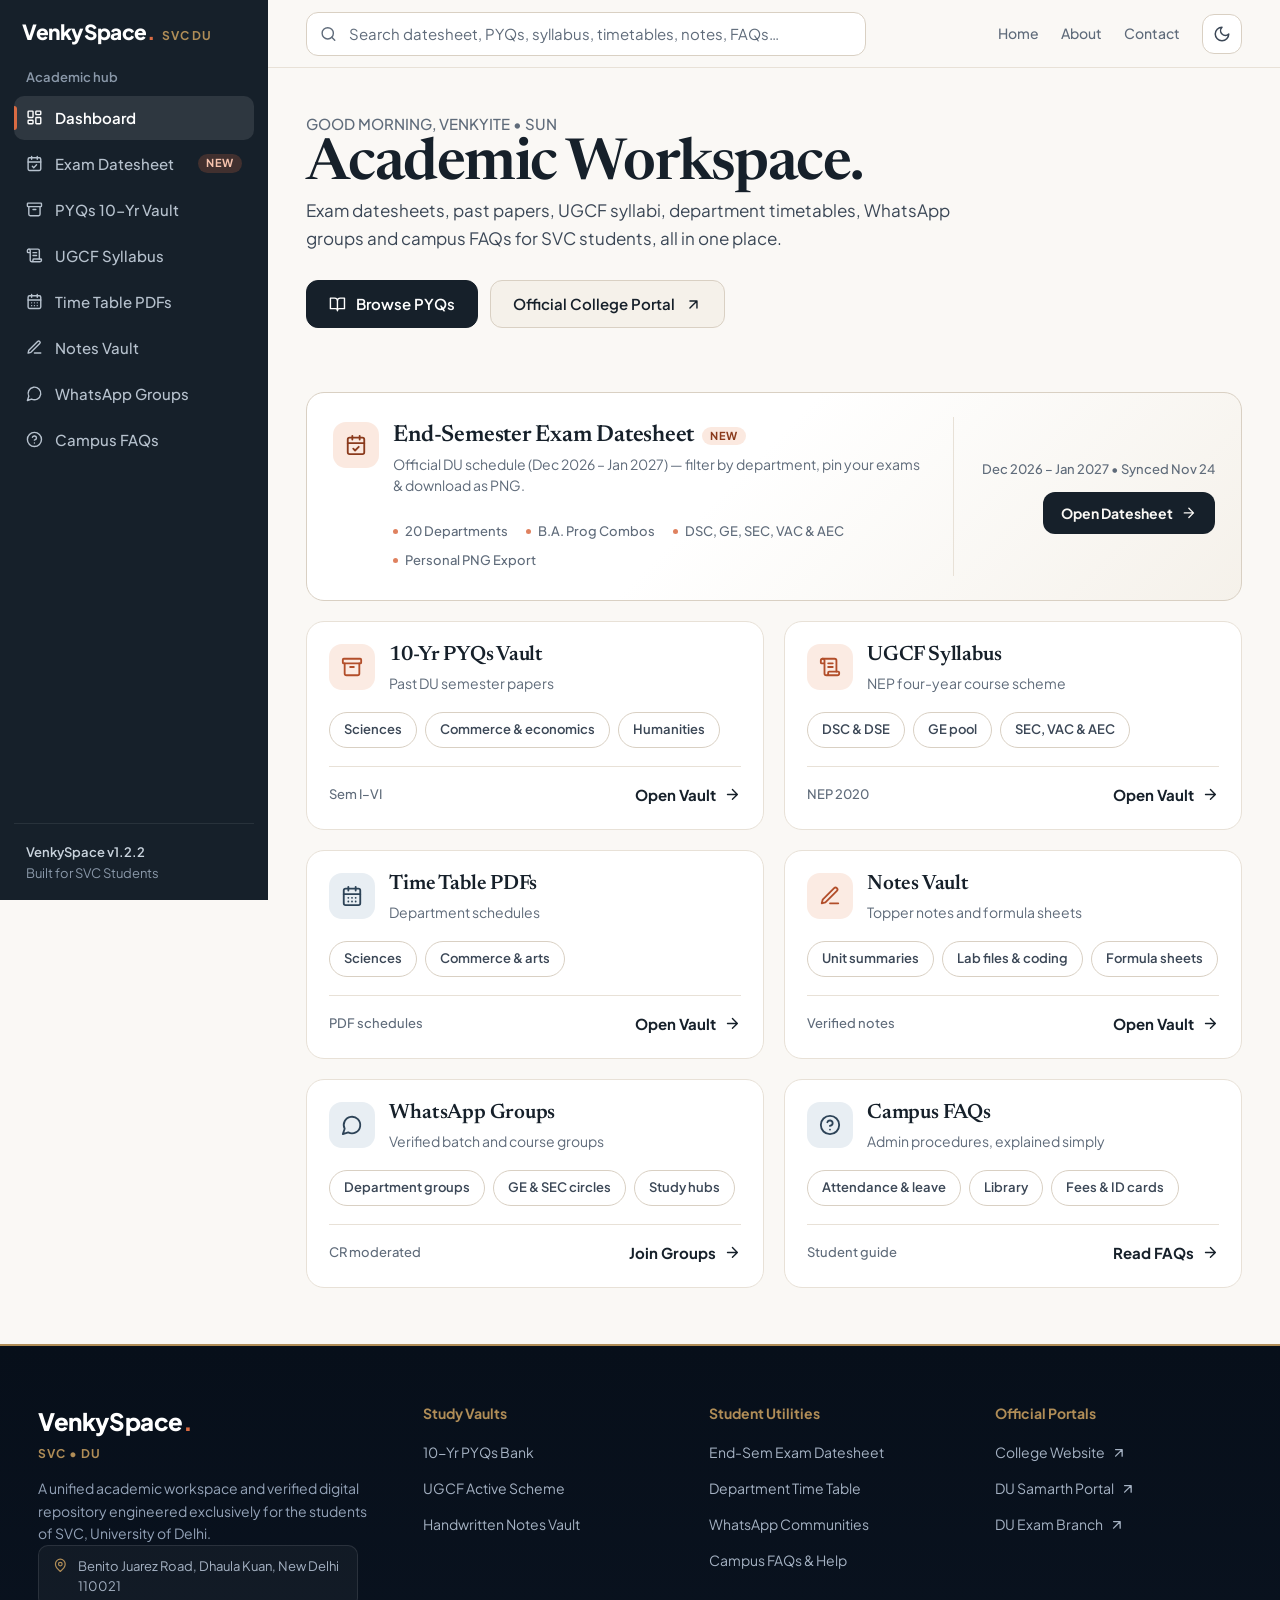
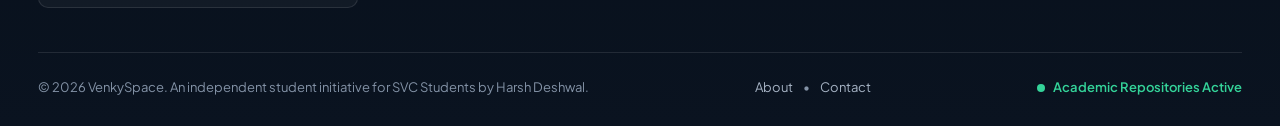
==== commit 512e7d8c: "Update index.html" ====
--- a/index.html
+++ b/index.html
@@ -265,7 +265,7 @@
         <a href="academic-resources/contact.html"><svg class="vs-ic"><use href="#i-mail"/></svg>Contact</a>
       </nav>
     </div>
-    <div class="vs-side-foot"><b>VenkySpace v1.2.0</b>Built for SVC Students</div>
+    <div class="vs-side-foot"><b>VenkySpace v1.2.2</b>Built for SVC Students</div>
   </aside>
  
   <div class="vs-main">
@@ -552,4 +552,4 @@
 })();
 </script>
 </body>
-</html>+</html>
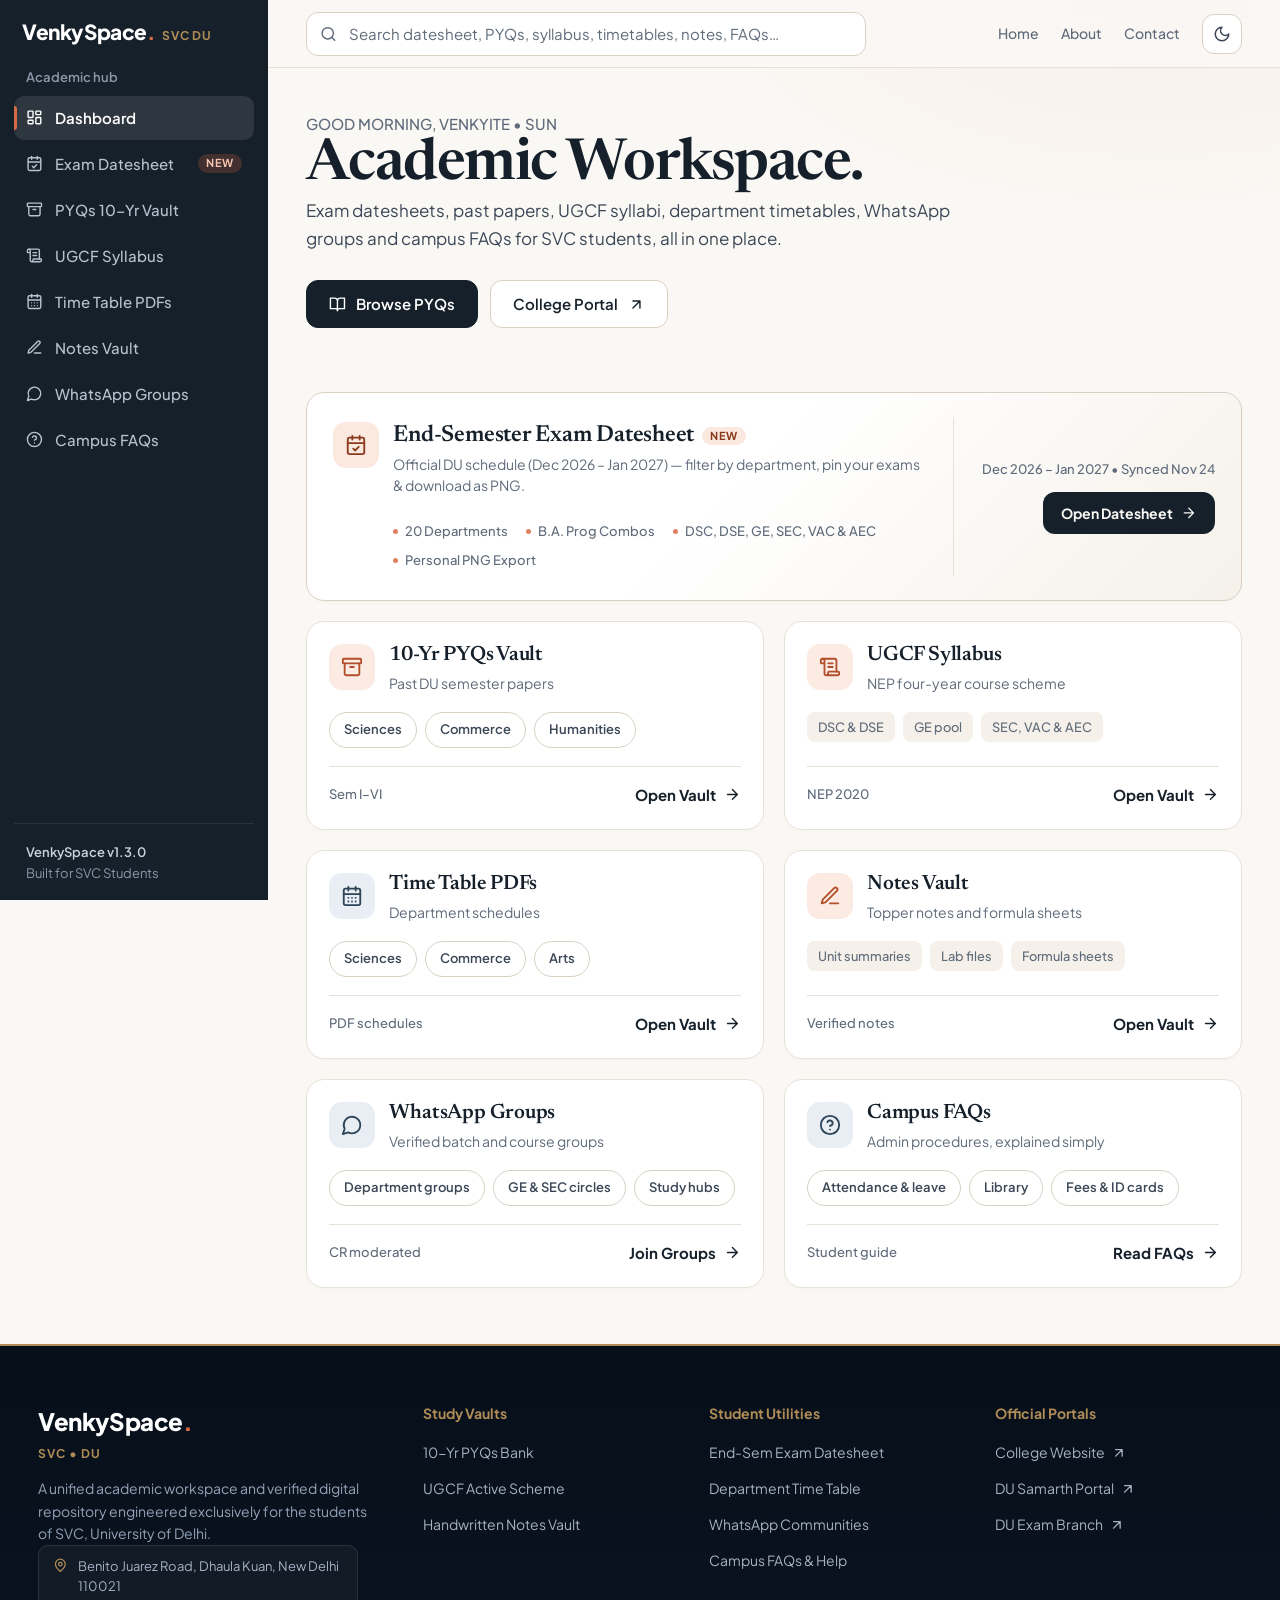
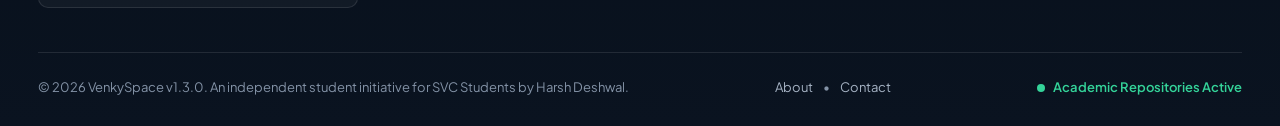
==== commit 54397f99: "Add files via upload" ====
--- a/index.html
+++ b/index.html
@@ -24,26 +24,15 @@
 .vs-body button{font:inherit;color:inherit}
 :focus-visible{outline:2px solid var(--fc);outline-offset:2px}
 .vs-ic{width:1.125em;height:1.125em;fill:none;stroke:currentColor;stroke-width:2;stroke-linecap:round;stroke-linejoin:round;flex:none}
- 
+
 /* Shell + sidebar */
 .vs-shell{display:grid;grid-template-columns:268px minmax(0,1fr);align-items:start}
 .vs-sidebar{
-  --bw:#fff;
-  --bg2:var(--gold);
-  position:sticky;
-  top:0;
-  height:100vh;
-  height:100dvh;
-  overflow-y:auto;
-  overflow-x:hidden;
-  display:flex;
-  flex-direction:column;
-  padding:22px 14px 16px;
-  background:#16202A;
-  color:#B7C2CE;
-  z-index:60;
-  scrollbar-width:thin;
-  scrollbar-color:rgba(255,255,255,.16) transparent;
+  --bw:#fff;--bg2:var(--gold);
+  position:sticky;top:0;height:100vh;height:100dvh;overflow-y:auto;overflow-x:hidden;
+  display:flex;flex-direction:column;padding:22px 14px 16px;
+  background:#16202A;color:#B7C2CE;z-index:60;
+  scrollbar-width:thin;scrollbar-color:rgba(255,255,255,.16) transparent;
 }
 .vs-sidebar::-webkit-scrollbar{width:5px}
 .vs-sidebar::-webkit-scrollbar-track{background:transparent}
@@ -69,25 +58,29 @@
 .vs-side-close{display:none;width:40px;height:40px;align-items:center;justify-content:center;border-radius:10px;border:1px solid rgba(255,255,255,.16);background:transparent;color:#C9D3DD;cursor:pointer}
 .vs-backdrop{position:fixed;inset:0;z-index:55;background:rgba(7,15,26,.65);opacity:0;visibility:hidden;transition:opacity .3s,visibility 0s .3s}
 .vs-backdrop.on{opacity:1;visibility:visible;transition:opacity .3s}
- 
-/* Minimal topbar: search + theme + quick links */
-.vs-main{min-width:0}
+
+/* Main workspace + minimal topbar */
+.vs-main{
+  min-width:0;overflow-x:clip;
+  background:radial-gradient(680px 320px at 88% 0,color-mix(in srgb,var(--co) 7%,transparent),transparent 72%);
+}
 .vs-topbar{--bw:var(--ink);--bg2:var(--gi);position:sticky;top:0;z-index:50;display:flex;align-items:center;gap:20px;min-height:68px;padding:0 clamp(16px,3vw,40px);background:var(--bg);border-bottom:1px solid var(--ln)}
-@supports (background:color-mix(in srgb,red,blue)){.vs-topbar{background:color-mix(in srgb,var(--bg) 90%,transparent);-webkit-backdrop-filter:blur(10px);backdrop-filter:blur(10px)}}
+@supports (background:color-mix(in srgb,red,blue)){.vs-topbar{background:color-mix(in srgb,var(--bg) 88%,transparent);-webkit-backdrop-filter:saturate(150%) blur(12px);backdrop-filter:saturate(150%) blur(12px)}}
 .vs-search{position:relative;flex:1;max-width:560px}
 .vs-search .vs-ic{position:absolute;left:14px;top:50%;transform:translateY(-50%);color:var(--mu);pointer-events:none}
-.vs-search input{width:100%;height:44px;padding:0 14px 0 42px;border-radius:12px;border:1px solid var(--ln2);background:var(--sf);color:var(--ink);font:inherit}
+.vs-search input{width:100%;height:44px;padding:0 14px 0 42px;border-radius:12px;border:1px solid var(--ln2);background:var(--sf);color:var(--ink);font:inherit;transition:border-color .15s,box-shadow .15s}
 .vs-search input::placeholder{color:var(--mu)}
+.vs-search input:focus{outline:none;border-color:var(--co);box-shadow:0 0 0 3px var(--sb)}
 .vs-actions{margin-left:auto;display:flex;align-items:center;gap:6px}
 .vs-quick{display:flex;gap:2px;margin-right:6px}
-.vs-quick a{padding:8px 10px;border-radius:8px;font-size:.875rem;font-weight:500;color:var(--mu)}
+.vs-quick a{padding:8px 10px;border-radius:8px;font-size:.875rem;font-weight:500;color:var(--mu);transition:color .15s,background .15s}
 .vs-quick a:hover{color:var(--ink);background:var(--sf2)}
-.vs-icon-btn{width:40px;height:40px;display:inline-flex;align-items:center;justify-content:center;border-radius:12px;border:1px solid var(--ln2);background:var(--sf);color:var(--ink);cursor:pointer}
+.vs-icon-btn{width:40px;height:40px;display:inline-flex;align-items:center;justify-content:center;border-radius:12px;border:1px solid var(--ln2);background:var(--sf);color:var(--ink);cursor:pointer;transition:background .15s,border-color .15s}
 .vs-icon-btn:hover{background:var(--sf2)}
 .vs-hamburger,.vs-search-toggle,.vs-topbar-brand{display:none}
 #theme-icon{display:block;width:18px;height:18px;font-size:0;line-height:0;background:currentColor;-webkit-mask:var(--moon) center/contain no-repeat;mask:var(--moon) center/contain no-repeat}
 [data-theme=dark] #theme-icon{-webkit-mask-image:var(--sun);mask-image:var(--sun)}
- 
+
 /* Hero */
 .vs-content{max-width:1180px;margin:0 auto;padding:44px clamp(16px,3vw,40px) 56px}
 .vs-hero{padding-bottom:44px}
@@ -95,38 +88,38 @@
 .vs-hero h1{font:600 clamp(2.4rem,5.2vw,3.6rem)/1.04 var(--serif);letter-spacing:-.025em;color:var(--ink)}
 .vs-hero-sub{margin-top:16px;max-width:54ch;font-size:1.0625rem;line-height:1.65}
 .vs-cta{display:flex;flex-wrap:wrap;gap:12px;margin-top:28px}
-.vs-btn{display:inline-flex;align-items:center;justify-content:center;gap:10px;min-height:48px;padding:0 22px;border-radius:12px;border:1px solid transparent;font-weight:600;transition:background-color .15s,border-color .15s}
+.vs-btn{display:inline-flex;align-items:center;justify-content:center;gap:10px;min-height:48px;padding:0 22px;border-radius:12px;border:1px solid transparent;font-weight:600;transition:background-color .15s,border-color .15s,transform .15s}
 .vs-btn.vs-btn-primary{background:#16202A;border-color:#16202A;color:#FFFFFF}
-.vs-btn.vs-btn-primary:hover{background:#2A3D52;border-color:#2A3D52;color:#FFFFFF}
+.vs-btn.vs-btn-primary:hover{background:#2A3D52;border-color:#2A3D52;color:#FFFFFF;transform:translateY(-1px)}
 [data-theme=dark] .vs-btn.vs-btn-primary{background:#243445;border-color:rgba(255,255,255,.22)}
 [data-theme=dark] .vs-btn.vs-btn-primary:hover{background:#31465C}
-.vs-btn-accent{background:var(--co);border-color:var(--co);color:#fff}
-.vs-btn-accent:hover{background:#C25933;border-color:#C25933;color:#fff}
-.vs-btn-ghost{background:var(--sf2);color:var(--ink);border-color:var(--ln2)}
-.vs-btn-ghost:hover{background:var(--sf)}
+.vs-btn-ghost{background:var(--sf);color:var(--ink);border-color:var(--ln2)}
+.vs-btn-ghost:hover{background:var(--sf2)}
 .vs-tile{width:40px;height:40px;flex:none;display:grid;place-items:center;border-radius:12px;background:var(--t1);color:var(--t1i)}
 [data-category=schedule] .vs-tile,.vs-tile-2{background:var(--t2);color:var(--t2i)}
- 
-/* Module cards */
+
+/* Module cards (Desktop 3x2 + full-width featured card) */
 .vs-grid{display:grid;grid-template-columns:repeat(auto-fill,minmax(min(100%,320px),1fr));grid-auto-rows:1fr;gap:20px;margin-top:20px}
-.vs-card{position:relative;display:flex;flex-direction:column;gap:18px;padding:22px;background:var(--sf);border:1px solid var(--ln);border-radius:18px;transition:transform .3s cubic-bezier(.2,.8,.2,1),box-shadow .3s ease,border-color .2s}
+.vs-card{position:relative;display:flex;flex-direction:column;gap:18px;padding:22px;background:var(--sf);border:1px solid var(--ln);border-radius:18px;box-shadow:0 2px 10px -6px rgba(22,32,42,.08);transition:transform .3s cubic-bezier(.2,.8,.2,1),box-shadow .3s ease,border-color .2s}
 .vs-card[hidden]{display:none}
 .vs-card:focus-within{border-color:var(--ln2);box-shadow:0 10px 24px -14px rgba(22,32,42,.25)}
 @media (hover:hover){
-.vs-card:hover{transform:translateY(-8px);border-color:var(--ln2);box-shadow:0 24px 44px -18px rgba(22,32,42,.38),0 8px 16px -8px rgba(22,32,42,.14)}
+.vs-card:hover{transform:translateY(-8px);border-color:var(--ln2);box-shadow:0 24px 44px -18px rgba(22,32,42,.32),0 8px 16px -8px rgba(22,32,42,.12)}
 [data-theme=dark] .vs-card:hover{box-shadow:0 24px 44px -16px rgba(0,0,0,.75),0 8px 16px -8px rgba(0,0,0,.4)}
 }
 .vs-js .vs-card:not(.is-in){opacity:0}
-.vs-card.is-in{animation:vsIn .8s cubic-bezier(.16,1,.3,1) backwards;animation-delay:var(--d,0s)}
-@keyframes vsIn{from{opacity:0;transform:translate(var(--dx,0px),var(--dy,40px))}to{opacity:1;transform:none}}
+.vs-card.is-in{animation:vsIn .65s cubic-bezier(.16,1,.3,1) backwards;animation-delay:var(--d,0s)}
+@keyframes vsIn{from{opacity:0;transform:translate(var(--dx,0px),var(--dy,28px))}to{opacity:1;transform:none}}
 .vs-card-head{display:flex;gap:14px;align-items:flex-start}
 .vs-card-head .vs-tile{width:46px;height:46px;border-radius:13px}
 .vs-card-head .vs-ic{width:22px;height:22px}
 .vs-card h3{font:600 1.3rem/1.2 var(--serif);letter-spacing:-.01em;color:var(--ink)}
 .vs-card-head p{margin-top:4px;font-size:.875rem;line-height:1.5;color:var(--mu)}
 .vs-chips{display:flex;flex-wrap:wrap;gap:8px}
-.vs-chip{position:relative;z-index:1;display:inline-flex;align-items:center;min-height:36px;padding:0 14px;border-radius:999px;border:1px solid var(--ln2);background:var(--sf);font-size:.8125rem;font-weight:600;color:var(--tx)}
+.vs-chip{position:relative;z-index:1;display:inline-flex;align-items:center;min-height:36px;padding:0 14px;border-radius:999px;border:1px solid var(--ln2);background:var(--sf);font-size:.8125rem;font-weight:600;color:var(--tx);transition:background .15s,border-color .15s}
 .vs-chip:hover{background:var(--sf2);border-color:var(--ink)}
+/* Non-clickable informational tags for Syllabus & Notes */
+.vs-tag{display:inline-flex;align-items:center;min-height:30px;padding:0 11px;border-radius:8px;background:var(--sf2);font-size:.8rem;font-weight:500;color:var(--mu);pointer-events:none}
 .vs-card-foot{margin-top:auto;display:flex;align-items:center;justify-content:space-between;gap:12px;padding-top:16px;border-top:1px solid var(--ln)}
 .vs-meta{font-size:.8125rem;font-weight:500;color:var(--mu)}
 .vs-open{display:inline-flex;align-items:center;gap:8px;font-weight:700;color:var(--ink)}
@@ -136,7 +129,7 @@
 .vs-open .vs-ic{transition:transform .2s}
 .vs-card:hover .vs-open .vs-ic{transform:translateX(3px)}
 
-/* Featured launch card (spans full grid width above the 3x2 cards) */
+/* Featured launch card */
 .vs-card-featured{grid-column:1 / -1;background:linear-gradient(135deg,var(--sf) 45%,var(--sf2) 100%);border-color:var(--ln2)}
 .vs-card-featured .vs-tile{background:var(--sb);color:var(--si)}
 .vs-card-title-row{display:flex;align-items:center;flex-wrap:wrap;gap:8px}
@@ -156,7 +149,10 @@
 .vs-empty{margin-top:20px;padding:40px 20px;text-align:center;background:var(--sf);border:1px dashed var(--ln2);border-radius:18px}
 .vs-empty[hidden]{display:none}
 .vs-empty .vs-btn{margin-top:14px;min-height:44px}
- 
+
+/* Mobile-only Bottom Navigation Dock (hidden on desktop) */
+.vs-mobile-dock{display:none}
+
 /* Footer */
 .vs-footer{padding:56px 0 28px;background:linear-gradient(180deg,#070F1A,#0A1320);border-top:2px solid #B08D57;color:#CBD5E1}
 .vs-footer-in{max-width:1320px;margin:0 auto;padding:0 clamp(16px,3vw,40px)}
@@ -177,31 +173,108 @@
 .vs-footer-links a:hover{color:#E8825C}
 .vs-status{display:inline-flex;align-items:center;gap:8px;font-weight:600;color:#34D399}
 .vs-status::before{content:"";width:8px;height:8px;border-radius:50%;background:currentColor}
- 
-/* Tablet + mobile */
+
+/* Tablet + Mobile Drawer */
 @media (max-width:991px){
-.vs-shell{display:block}
-.vs-sidebar{position:fixed;inset:0 auto 0 0;width:min(300px,86vw);transform:translateX(-102%);visibility:hidden;transition:transform .3s cubic-bezier(.16,1,.3,1),visibility 0s .3s}
-.vs-sidebar.is-open{transform:none;visibility:visible;box-shadow:8px 0 32px rgba(0,0,0,.45);transition:transform .3s cubic-bezier(.16,1,.3,1)}
-.vs-side-close{display:inline-flex}
-.vs-nav-more{display:block}
-.vs-topbar{flex-wrap:wrap;gap:8px 10px;padding-top:10px;padding-bottom:10px}
-.vs-hamburger,.vs-search-toggle{display:inline-flex;width:44px;height:44px}
-.vs-topbar-brand{display:inline-flex;margin-right:auto}
-.vs-actions{margin-left:0}
-.vs-quick{display:none}
-.vs-search{display:none;order:3;flex-basis:100%;max-width:none}
-.vs-topbar.is-search .vs-search{display:block}
-#theme-toggle{width:44px;height:44px}
-.vs-hero{padding-bottom:36px}
-.vs-footer-cols{grid-template-columns:repeat(2,minmax(0,1fr))}
+  .vs-shell{display:block}
+  .vs-sidebar{position:fixed;inset:0 auto 0 0;width:min(300px,86vw);transform:translateX(-102%);visibility:hidden;transition:transform .3s cubic-bezier(.16,1,.3,1),visibility 0s .3s}
+  .vs-sidebar.is-open{transform:none;visibility:visible;box-shadow:8px 0 32px rgba(0,0,0,.45);transition:transform .3s cubic-bezier(.16,1,.3,1)}
+  .vs-side-close{display:inline-flex}
+  .vs-nav-more{display:block}
+  .vs-topbar{flex-wrap:wrap;gap:8px 10px;min-height:54px;padding:7px 12px}
+  .vs-hamburger,.vs-search-toggle{display:inline-flex;width:38px;height:38px}
+  .vs-topbar-brand{display:inline-flex;margin-right:auto}
+  .vs-actions{margin-left:0}
+  .vs-quick{display:none}
+  .vs-search{display:none;order:3;flex-basis:100%;max-width:none;padding-bottom:4px}
+  .vs-topbar.is-search .vs-search{display:block}
+  #theme-toggle{width:38px;height:38px}
+  .vs-hero{padding-bottom:28px}
+  .vs-footer-cols{grid-template-columns:repeat(2,minmax(0,1fr))}
 }
-@media (max-width:640px){
-.vs-content{padding-top:28px}
-.vs-cta .vs-btn{flex:1 1 100%}
-.vs-footer-cols{grid-template-columns:1fr;gap:32px}
-.vs-footer-low{flex-direction:column;align-items:flex-start}
+
+/* Mobile-Majority Workspace Layout (Meesho / Rednote 2x2 Grid + Bottom Dock) */
+@media (max-width:760px){
+  .vs-brand b{font-size:1.15rem}
+  .vs-brand small{font-size:.66rem}
+  .vs-content{padding:12px 12px 92px}
+
+  /* Compact Hero so Featured Card sits cleanly above Bottom Dock */
+  .vs-hero{padding-bottom:10px}
+  .vs-greeting{margin-bottom:4px;font-size:.78rem}
+  .vs-hero h1{font-size:1.65rem;line-height:1.06}
+  .vs-hero-sub{margin-top:5px;font-size:.8rem;line-height:1.38}
+  .vs-cta{display:grid;grid-template-columns:1fr 1fr;gap:8px;margin-top:10px}
+  .vs-btn{min-height:38px;padding:0 10px;font-size:.78rem;border-radius:10px;gap:6px}
+
+  /* Grid: auto row height so cards never bloat vertically */
+  .vs-grid{grid-template-columns:repeat(2,minmax(0,1fr));grid-auto-rows:auto;gap:10px;margin-top:10px}
+  .vs-card{padding:10px 11px;border-radius:14px;gap:7px;min-width:0}
+  .vs-card:hover{transform:none}
+
+  /* Featured Exam Datesheet Card */
+  .vs-card-featured{padding:11px 12px;gap:7px}
+  .vs-card-featured .vs-card-head{flex-direction:row;align-items:center;gap:10px}
+  .vs-card-featured .vs-tile{width:36px;height:36px;border-radius:10px}
+  .vs-card-featured .vs-ic{width:18px;height:18px}
+  .vs-card-featured h3{font-size:1.02rem;line-height:1.15}
+  .vs-card-featured .vs-card-head p{margin-top:2px;font-size:.72rem;line-height:1.3;-webkit-line-clamp:1;display:-webkit-box;-webkit-box-orient:vertical;overflow:hidden}
+  .vs-card-specs{flex-wrap:nowrap;overflow-x:auto;white-space:nowrap;scrollbar-width:none;gap:12px;font-size:.68rem;-webkit-overflow-scrolling:touch}
+  .vs-card-specs::-webkit-scrollbar{display:none}
+  .vs-card-featured .vs-card-foot{padding-top:8px;gap:8px}
+  .vs-card-featured .vs-meta{font-size:.68rem;min-width:0;white-space:nowrap;overflow:hidden;text-overflow:ellipsis}
+  .vs-card-featured .vs-open{padding:6px 12px;border-radius:9px;background:var(--ink);color:var(--bg);font-size:.72rem;white-space:nowrap;flex:none}
+  [data-theme=dark] .vs-card-featured .vs-open{background:var(--sf2);color:var(--ink);border:1px solid var(--ln2)}
+
+  /* 2x2 Meesho / Rednote Style Module Cards (4 cards visible at once) */
+  .vs-card:not(.vs-card-featured) .vs-card-head{flex-direction:column;gap:5px}
+  .vs-card:not(.vs-card-featured) .vs-tile{width:32px;height:32px;border-radius:9px}
+  .vs-card:not(.vs-card-featured) .vs-ic{width:17px;height:17px}
+  .vs-card:not(.vs-card-featured) h3{
+    font-size:.98rem;line-height:1.16;
+    display:-webkit-box;-webkit-line-clamp:2;-webkit-box-orient:vertical;overflow:hidden;
+  }
+  .vs-card:not(.vs-card-featured) .vs-card-head p{
+    margin-top:2px;font-size:.69rem;line-height:1.28;
+    display:-webkit-box;-webkit-line-clamp:2;-webkit-box-orient:vertical;overflow:hidden;
+  }
+
+  /* Wrap tags cleanly so 2 fit in row 1 + remaining below */
+  .vs-chips{flex-wrap:wrap;overflow:visible;gap:4px}
+  .vs-chip{min-height:22px;padding:0 7px;font-size:.63rem;white-space:nowrap}
+  .vs-tag{min-height:22px;padding:0 7px;font-size:.63rem;border-radius:6px;white-space:nowrap}
+
+  .vs-card:not(.vs-card-featured) .vs-card-foot{padding-top:7px;gap:6px}
+  .vs-card:not(.vs-card-featured) .vs-meta{font-size:.65rem;white-space:nowrap;overflow:hidden;text-overflow:ellipsis}
+  .vs-card:not(.vs-card-featured) .vs-open{font-size:.71rem;gap:4px;white-space:nowrap}
+
+  /* Compact 2-Col Mobile Footer */
+  .vs-footer{padding:36px 0 88px}
+  .vs-footer-cols{grid-template-columns:repeat(2,minmax(0,1fr));gap:24px 16px;margin-bottom:28px}
+  .vs-footer-cols>div:first-child{grid-column:1 / -1}
+  .vs-footer-low{flex-direction:column;align-items:flex-start}
+
+  /* App-like Bottom Navigation Dock */
+  .vs-mobile-dock{
+    position:fixed;left:0;right:0;bottom:0;z-index:52;
+    display:grid;grid-template-columns:repeat(5,minmax(0,1fr));
+    padding:6px 6px calc(6px + env(safe-area-inset-bottom,0px));
+    background:color-mix(in srgb,var(--sf) 92%,transparent);
+    -webkit-backdrop-filter:saturate(160%) blur(14px);backdrop-filter:saturate(160%) blur(14px);
+    border-top:1px solid var(--ln2);
+    box-shadow:0 -8px 24px -12px rgba(22,32,42,.18);
+  }
+  .vs-dock-item{
+    display:flex;flex-direction:column;align-items:center;justify-content:center;gap:3px;
+    min-height:46px;padding:4px 2px;border-radius:10px;
+    font-size:.64rem;font-weight:600;color:var(--mu);background:transparent;border:0;cursor:pointer;
+    transition:color .15s,background .15s;
+  }
+  .vs-dock-item .vs-ic{width:18px;height:18px}
+  .vs-dock-item[aria-current=page]{color:var(--co);font-weight:700;background:var(--t1)}
+  .vs-dock-item:active{transform:scale(.95)}
 }
+
 @media (prefers-reduced-motion:reduce){html{scroll-behavior:auto}*,*::before,*::after{transition:none!important;animation:none!important}}
 </style>
 <script>if(!matchMedia('(prefers-reduced-motion:reduce)').matches&&'IntersectionObserver' in window)document.documentElement.classList.add('vs-js')</script>
@@ -214,7 +287,7 @@
 </script>
 </head>
 <body class="vs-body">
- 
+
 <svg width="0" height="0" style="position:absolute" focusable="false" aria-hidden="true"><defs>
 <symbol id="i-search" viewBox="0 0 24 24"><circle cx="11" cy="11" r="8"/><path d="m21 21-4.3-4.3"/></symbol>
 <symbol id="i-menu" viewBox="0 0 24 24"><path d="M4 6h16M4 12h16M4 18h16"/></symbol>
@@ -233,14 +306,12 @@
 <symbol id="i-info" viewBox="0 0 24 24"><circle cx="12" cy="12" r="10"/><path d="M12 16v-4M12 8h.01"/></symbol>
 <symbol id="i-mail" viewBox="0 0 24 24"><rect width="20" height="16" x="2" y="4" rx="2"/><path d="m22 7-8.97 5.7a1.94 1.94 0 0 1-2.06 0L2 7"/></symbol>
 <symbol id="i-pin" viewBox="0 0 24 24"><path d="M20 10c0 6-8 12-8 12S4 16 4 10a8 8 0 0 1 16 0z"/><circle cx="12" cy="10" r="3"/></symbol>
-<symbol id="i-down" viewBox="0 0 24 24"><path d="m6 9 6 6 6-6"/></symbol>
-<symbol id="i-reset" viewBox="0 0 24 24"><path d="M3 12a9 9 0 1 0 9-9 9.75 9.75 0 0 0-6.74 2.74L3 8M3 3v5h5"/></symbol>
 </defs></svg>
- 
+
 <div class="vs-backdrop" id="sidebar-backdrop" aria-hidden="true"></div>
- 
+
 <div class="vs-shell">
- 
+
   <!-- SIDEBAR: owns primary navigation (drawer on mobile) -->
   <aside class="vs-sidebar" id="workspace-sidebar" aria-label="Academic Hub Sidebar">
     <div class="vs-side-top">
@@ -265,12 +336,12 @@
         <a href="academic-resources/contact.html"><svg class="vs-ic"><use href="#i-mail"/></svg>Contact</a>
       </nav>
     </div>
-    <div class="vs-side-foot"><b>VenkySpace v1.2.2</b>Built for SVC Students</div>
+    <div class="vs-side-foot"><b>VenkySpace v1.3.0</b>Built for SVC Students</div>
   </aside>
- 
+
   <div class="vs-main">
- 
-    <!-- TOPBAR: minimal -->
+
+    <!-- TOPBAR -->
     <header class="vs-topbar" id="vs-topbar">
       <button class="vs-icon-btn vs-hamburger" id="mobile-hamburger" type="button" aria-label="Open navigation menu" aria-expanded="false" aria-controls="workspace-sidebar"><svg class="vs-ic"><use href="#i-menu"/></svg></button>
       <a href="index.html" class="vs-brand vs-topbar-brand" aria-label="VenkySpace Home"><b>VenkySpace<i>.</i></b><small>SVC DU</small></a>
@@ -288,9 +359,9 @@
         <button class="vs-icon-btn theme-toggle-btn" id="theme-toggle" type="button" aria-label="Toggle Theme" title="Switch Theme"><span id="theme-icon">🌙</span></button>
       </div>
     </header>
- 
+
     <main class="vs-content">
- 
+
       <!-- HERO -->
       <section class="vs-hero">
         <div>
@@ -299,16 +370,16 @@
           <p class="vs-hero-sub">Exam datesheets, past papers, UGCF syllabi, department timetables, WhatsApp groups and campus FAQs for SVC students, all in one place.</p>
           <div class="vs-cta">
             <a href="academic-resources/pyqs.html" class="vs-btn vs-btn-primary"><svg class="vs-ic"><use href="#i-book"/></svg>Browse PYQs</a>
-            <a href="https://www.svc.ac.in" target="_blank" rel="noopener noreferrer" class="vs-btn vs-btn-ghost">Official College Portal<svg class="vs-ic"><use href="#i-up-right"/></svg></a>
+            <a href="https://www.svc.ac.in" target="_blank" rel="noopener noreferrer" class="vs-btn vs-btn-ghost">College Portal<svg class="vs-ic"><use href="#i-up-right"/></svg></a>
           </div>
         </div>
       </section>
- 
+
       <!-- CORE ACADEMIC UTILITIES -->
       <section aria-label="Academic modules">
         <div class="vs-grid">
 
-          <article class="vs-card vs-card-featured" data-category="schedule" data-keywords="datesheet date sheet exam schedule dec 2026 jan 2027 end semester admit card upc morning evening dsc ge sec vac aec b.a. programme major minor pin personal datesheet png download countdown">
+          <article class="vs-card vs-card-featured" data-category="schedule" data-keywords="datesheet date sheet exam schedule dec 2026 jan 2027 end semester admit card upc morning evening dsc dse ge sec vac aec b.a. programme major minor pin personal datesheet png download countdown">
             <div class="vs-card-head">
               <span class="vs-tile"><svg class="vs-ic"><use href="#i-datesheet"/></svg></span>
               <div>
@@ -322,7 +393,7 @@
             <p class="vs-card-specs">
               <span>20 Departments</span>
               <span>B.A. Prog Combos</span>
-              <span>DSC, GE, SEC, VAC &amp; AEC</span>
+              <span>DSC, DSE, GE, SEC, VAC &amp; AEC</span>
               <span>Personal PNG Export</span>
             </p>
             <div class="vs-card-foot">
@@ -330,46 +401,47 @@
               <a class="vs-open" href="academic-resources/datesheet.html" aria-label="Open End-Semester Exam Datesheet">Open Datesheet<svg class="vs-ic"><use href="#i-arrow"/></svg></a>
             </div>
           </article>
- 
+
           <article class="vs-card" data-category="studies" data-keywords="pyq previous year question papers physics chemistry maths mathematics stats statistics electronics biological sciences b.com commerce economics history political science pol science english sociology hindi semester exams">
             <div class="vs-card-head"><span class="vs-tile"><svg class="vs-ic"><use href="#i-vault"/></svg></span><div><h3>10-Yr PYQs Vault</h3><p>Past DU semester papers</p></div></div>
             <ul class="vs-chips" aria-label="Browse PYQs by area">
               <li><a class="vs-chip" href="academic-resources/pyqs.html?cat=sciences">Sciences</a></li>
-              <li><a class="vs-chip" href="academic-resources/pyqs.html?cat=commerce-economics">Commerce &amp; economics</a></li>
+              <li><a class="vs-chip" href="academic-resources/pyqs.html?cat=commerce-economics">Commerce</a></li>
               <li><a class="vs-chip" href="academic-resources/pyqs.html?cat=humanities">Humanities</a></li>
             </ul>
             <div class="vs-card-foot"><span class="vs-meta">Sem I–VI</span><a class="vs-open" href="academic-resources/pyqs.html" aria-label="Open 10-Yr PYQs Vault">Open Vault<svg class="vs-ic"><use href="#i-arrow"/></svg></a></div>
           </article>
- 
+
           <article class="vs-card" data-category="studies" data-keywords="ugcf nep 2020 syllabus dsc dse major minor credits learning units ge generic elective interdisciplinary sec vac aec skill value added digital marketing environmental science ethics indian languages">
             <div class="vs-card-head"><span class="vs-tile"><svg class="vs-ic"><use href="#i-scroll"/></svg></span><div><h3>UGCF Syllabus</h3><p>NEP four-year course scheme</p></div></div>
-            <ul class="vs-chips" aria-label="Browse syllabus by category">
-              <li><a class="vs-chip" href="academic-resources/syllabus.html?cat=dsc-dse">DSC &amp; DSE</a></li>
-              <li><a class="vs-chip" href="academic-resources/syllabus.html?cat=ge-pool">GE pool</a></li>
-              <li><a class="vs-chip" href="academic-resources/syllabus.html?cat=sec-vac-aec">SEC, VAC &amp; AEC</a></li>
+            <ul class="vs-chips" aria-label="Syllabus categories">
+              <li><span class="vs-tag">DSC &amp; DSE</span></li>
+              <li><span class="vs-tag">GE pool</span></li>
+              <li><span class="vs-tag">SEC, VAC &amp; AEC</span></li>
             </ul>
             <div class="vs-card-foot"><span class="vs-meta">NEP 2020</span><a class="vs-open" href="academic-resources/syllabus.html" aria-label="Open UGCF Syllabus Vault">Open Vault<svg class="vs-ic"><use href="#i-arrow"/></svg></a></div>
           </article>
- 
-          <article class="vs-card" data-category="schedule" data-keywords="time table timetable schedule pdf physics chemistry maths electronics life sciences b.com economics history political science humanities">
+
+          <article class="vs-card" data-category="schedule" data-keywords="time table timetable schedule pdf physics chemistry maths electronics life sciences b.com commerce arts economics history political science humanities">
             <div class="vs-card-head"><span class="vs-tile"><svg class="vs-ic"><use href="#i-cal"/></svg></span><div><h3>Time Table PDFs</h3><p>Department schedules</p></div></div>
             <ul class="vs-chips" aria-label="Browse timetables by area">
               <li><a class="vs-chip" href="academic-resources/timetable.html?cat=sciences">Sciences</a></li>
-              <li><a class="vs-chip" href="academic-resources/timetable.html?cat=commerce-arts">Commerce &amp; arts</a></li>
+              <li><a class="vs-chip" href="academic-resources/timetable.html?cat=commerce">Commerce</a></li>
+              <li><a class="vs-chip" href="academic-resources/timetable.html?cat=arts">Arts</a></li>
             </ul>
             <div class="vs-card-foot"><span class="vs-meta">PDF schedules</span><a class="vs-open" href="academic-resources/timetable.html" aria-label="Open Time Table PDFs Vault">Open Vault<svg class="vs-ic"><use href="#i-arrow"/></svg></a></div>
           </article>
- 
+
           <article class="vs-card" data-category="studies" data-keywords="notes topper handwritten summaries formula sheets unit-wise revision lab files practical coding python statistical reference guides theorem quick prep">
             <div class="vs-card-head"><span class="vs-tile"><svg class="vs-ic"><use href="#i-pen"/></svg></span><div><h3>Notes Vault</h3><p>Topper notes and formula sheets</p></div></div>
-            <ul class="vs-chips" aria-label="Browse notes by type">
-              <li><a class="vs-chip" href="academic-resources/notes.html?cat=unit-summaries">Unit summaries</a></li>
-              <li><a class="vs-chip" href="academic-resources/notes.html?cat=lab-files">Lab files &amp; coding</a></li>
-              <li><a class="vs-chip" href="academic-resources/notes.html?cat=formula-sheets">Formula sheets</a></li>
+            <ul class="vs-chips" aria-label="Notes types">
+              <li><span class="vs-tag">Unit summaries</span></li>
+              <li><span class="vs-tag">Lab files</span></li>
+              <li><span class="vs-tag">Formula sheets</span></li>
             </ul>
             <div class="vs-card-foot"><span class="vs-meta">Verified notes</span><a class="vs-open" href="academic-resources/notes.html" aria-label="Open Notes Vault">Open Vault<svg class="vs-ic"><use href="#i-arrow"/></svg></a></div>
           </article>
- 
+
           <article class="vs-card" data-category="schedule" data-keywords="whatsapp groups communities batch course class representatives cr department ge sec cross-course study hubs peer discussion">
             <div class="vs-card-head"><span class="vs-tile"><svg class="vs-ic"><use href="#i-chat"/></svg></span><div><h3>WhatsApp Groups</h3><p>Verified batch and course groups</p></div></div>
             <ul class="vs-chips" aria-label="Browse groups by type">
@@ -379,7 +451,7 @@
             </ul>
             <div class="vs-card-foot"><span class="vs-meta">CR moderated</span><a class="vs-open" href="academic-resources/officialwagroups.html" aria-label="Join verified WhatsApp Groups">Join Groups<svg class="vs-ic"><use href="#i-arrow"/></svg></a></div>
           </article>
- 
+
           <article class="vs-card" data-category="schedule" data-keywords="faq help campus attendance medical leave 67% eca library card catalogue e-resource fee receipts bonafide id cards admin office dealing assistant">
             <div class="vs-card-head"><span class="vs-tile"><svg class="vs-ic"><use href="#i-help"/></svg></span><div><h3>Campus FAQs</h3><p>Admin procedures, explained simply</p></div></div>
             <ul class="vs-chips" aria-label="Browse FAQs by topic">
@@ -389,19 +461,28 @@
             </ul>
             <div class="vs-card-foot"><span class="vs-meta">Student guide</span><a class="vs-open" href="academic-resources/campusfaq.html" aria-label="Read Campus FAQs">Read FAQs<svg class="vs-ic"><use href="#i-arrow"/></svg></a></div>
           </article>
- 
+
         </div>
- 
+
         <div class="vs-empty" id="empty-state" hidden>
           <p>No modules match your search.</p>
           <button class="vs-btn vs-btn-ghost" id="clear-view" type="button">Clear search</button>
         </div>
       </section>
- 
+
     </main>
   </div>
 </div>
- 
+
+<!-- Mobile-Only Bottom App Navigation -->
+<nav class="vs-mobile-dock" aria-label="Quick Mobile Navigation">
+  <a class="vs-dock-item" href="index.html" aria-current="page"><svg class="vs-ic"><use href="#i-dash"/></svg><span>Home</span></a>
+  <a class="vs-dock-item" href="academic-resources/datesheet.html"><svg class="vs-ic"><use href="#i-datesheet"/></svg><span>Datesheet</span></a>
+  <a class="vs-dock-item" href="academic-resources/pyqs.html"><svg class="vs-ic"><use href="#i-vault"/></svg><span>PYQs</span></a>
+  <a class="vs-dock-item" href="academic-resources/syllabus.html"><svg class="vs-ic"><use href="#i-scroll"/></svg><span>Syllabus</span></a>
+  <button class="vs-dock-item" id="dock-menu-btn" type="button" aria-label="More options"><svg class="vs-ic"><use href="#i-menu"/></svg><span>More</span></button>
+</nav>
+
 <footer class="vs-footer">
   <div class="vs-footer-in">
     <div class="vs-footer-cols">
@@ -438,7 +519,7 @@
       </div>
     </div>
     <div class="vs-footer-low">
-      <p>&copy; 2026 VenkySpace. An independent student initiative for SVC Students by Harsh Deshwal.</p>
+      <p>&copy; 2026 VenkySpace v1.3.0. An independent student initiative for SVC Students by Harsh Deshwal.</p>
       <div class="vs-footer-links">
         <a href="academic-resources/about.html">About</a>
         <span>•</span>
@@ -448,16 +529,16 @@
     </div>
   </div>
 </footer>
- 
+
 <script src="common.js"></script>
 <script>
 (function () {
   'use strict';
   var $ = function (s, r) { return (r || document).querySelector(s); };
   var $$ = function (s, r) { return [].slice.call((r || document).querySelectorAll(s)); };
- 
+
   $$('svg.vs-ic').forEach(function (s) { s.setAttribute('aria-hidden', 'true'); });
- 
+
   var greet = $('#dynamic-greeting');
   if (greet) {
     var hr = new Date().getHours();
@@ -474,12 +555,14 @@
       }
     } catch (e) {}
   }
- 
+
   /* ---------- Mobile drawer ---------- */
   var sb = $('#workspace-sidebar'), bd = $('#sidebar-backdrop'), burger = $('#mobile-hamburger'),
-      closeBtn = $('#sidebar-close-btn'), tb = $('#vs-topbar'), mq = window.matchMedia('(max-width:991px)');
- 
-  function openDrawer() {
+      dockMenu = $('#dock-menu-btn'), closeBtn = $('#sidebar-close-btn'), tb = $('#vs-topbar'),
+      mq = window.matchMedia('(max-width:991px)'), lastTrigger = burger;
+
+  function openDrawer(trigger) {
+    lastTrigger = trigger || burger;
     sb.classList.add('is-open'); bd.classList.add('on');
     burger.setAttribute('aria-expanded', 'true');
     document.body.style.overflow = 'hidden';
@@ -489,9 +572,10 @@
     sb.classList.remove('is-open'); bd.classList.remove('on');
     burger.setAttribute('aria-expanded', 'false');
     document.body.style.overflow = '';
-    if (refocus) burger.focus();
-  }
-  burger.addEventListener('click', openDrawer);
+    if (refocus && lastTrigger) lastTrigger.focus();
+  }
+  burger.addEventListener('click', function () { openDrawer(burger); });
+  if (dockMenu) dockMenu.addEventListener('click', function () { openDrawer(dockMenu); });
   closeBtn.addEventListener('click', function () { closeDrawer(true); });
   bd.addEventListener('click', function () { closeDrawer(true); });
   $$('a', sb).forEach(function (a) {
@@ -508,10 +592,10 @@
   });
   var onMq = function () { if (!mq.matches) { closeDrawer(false); tb.classList.remove('is-search'); } };
   if (mq.addEventListener) mq.addEventListener('change', onMq); else mq.addListener(onMq);
- 
+
   /* ---------- Search ---------- */
   var inp = $('#global-campus-search'), toggle = $('#search-toggle'), cards = $$('.vs-card'), empty = $('#empty-state');
- 
+
   function view() {
     var q = inp.value.trim().toLowerCase(), n = 0;
     cards.forEach(function (c) {
@@ -530,26 +614,27 @@
     else if (inp.value) { inp.value = ''; view(); }
   });
   view();
- 
-  /* ---------- Cards slide toward the centre as they scroll into view ---------- */
+
+  /* ---------- Smooth entrance animation ---------- */
   if (document.documentElement.classList.contains('vs-js')) {
-    var grid = $('.vs-grid');
+    var grid = $('.vs-grid'), isMob = window.innerWidth <= 760;
     var io = new IntersectionObserver(function (entries) {
       var k = 0;
       entries.forEach(function (en) {
         if (!en.isIntersecting) return;
         var c = en.target, r = c.getBoundingClientRect(), g = grid.getBoundingClientRect();
         var off = r.left + r.width / 2 - (g.left + g.width / 2);
-        c.style.setProperty('--dx', off < -20 ? '-64px' : off > 20 ? '64px' : '0px');
-        c.style.setProperty('--dy', Math.abs(off) <= 20 ? '48px' : '20px');
-        c.style.setProperty('--d', (k++ * 0.09) + 's');
+        var shiftX = isMob ? 16 : 56;
+        c.style.setProperty('--dx', off < -20 ? '-' + shiftX + 'px' : off > 20 ? shiftX + 'px' : '0px');
+        c.style.setProperty('--dy', Math.abs(off) <= 20 ? (isMob ? '18px' : '38px') : '16px');
+        c.style.setProperty('--d', (k++ * 0.06) + 's');
         c.classList.add('is-in');
         io.unobserve(c);
       });
-    }, { threshold: 0.15, rootMargin: '0px 0px -8% 0px' });
+    }, { threshold: 0.1, rootMargin: '0px 0px -4% 0px' });
     cards.forEach(function (c) { io.observe(c); });
   }
 })();
 </script>
 </body>
-</html>
+</html>
